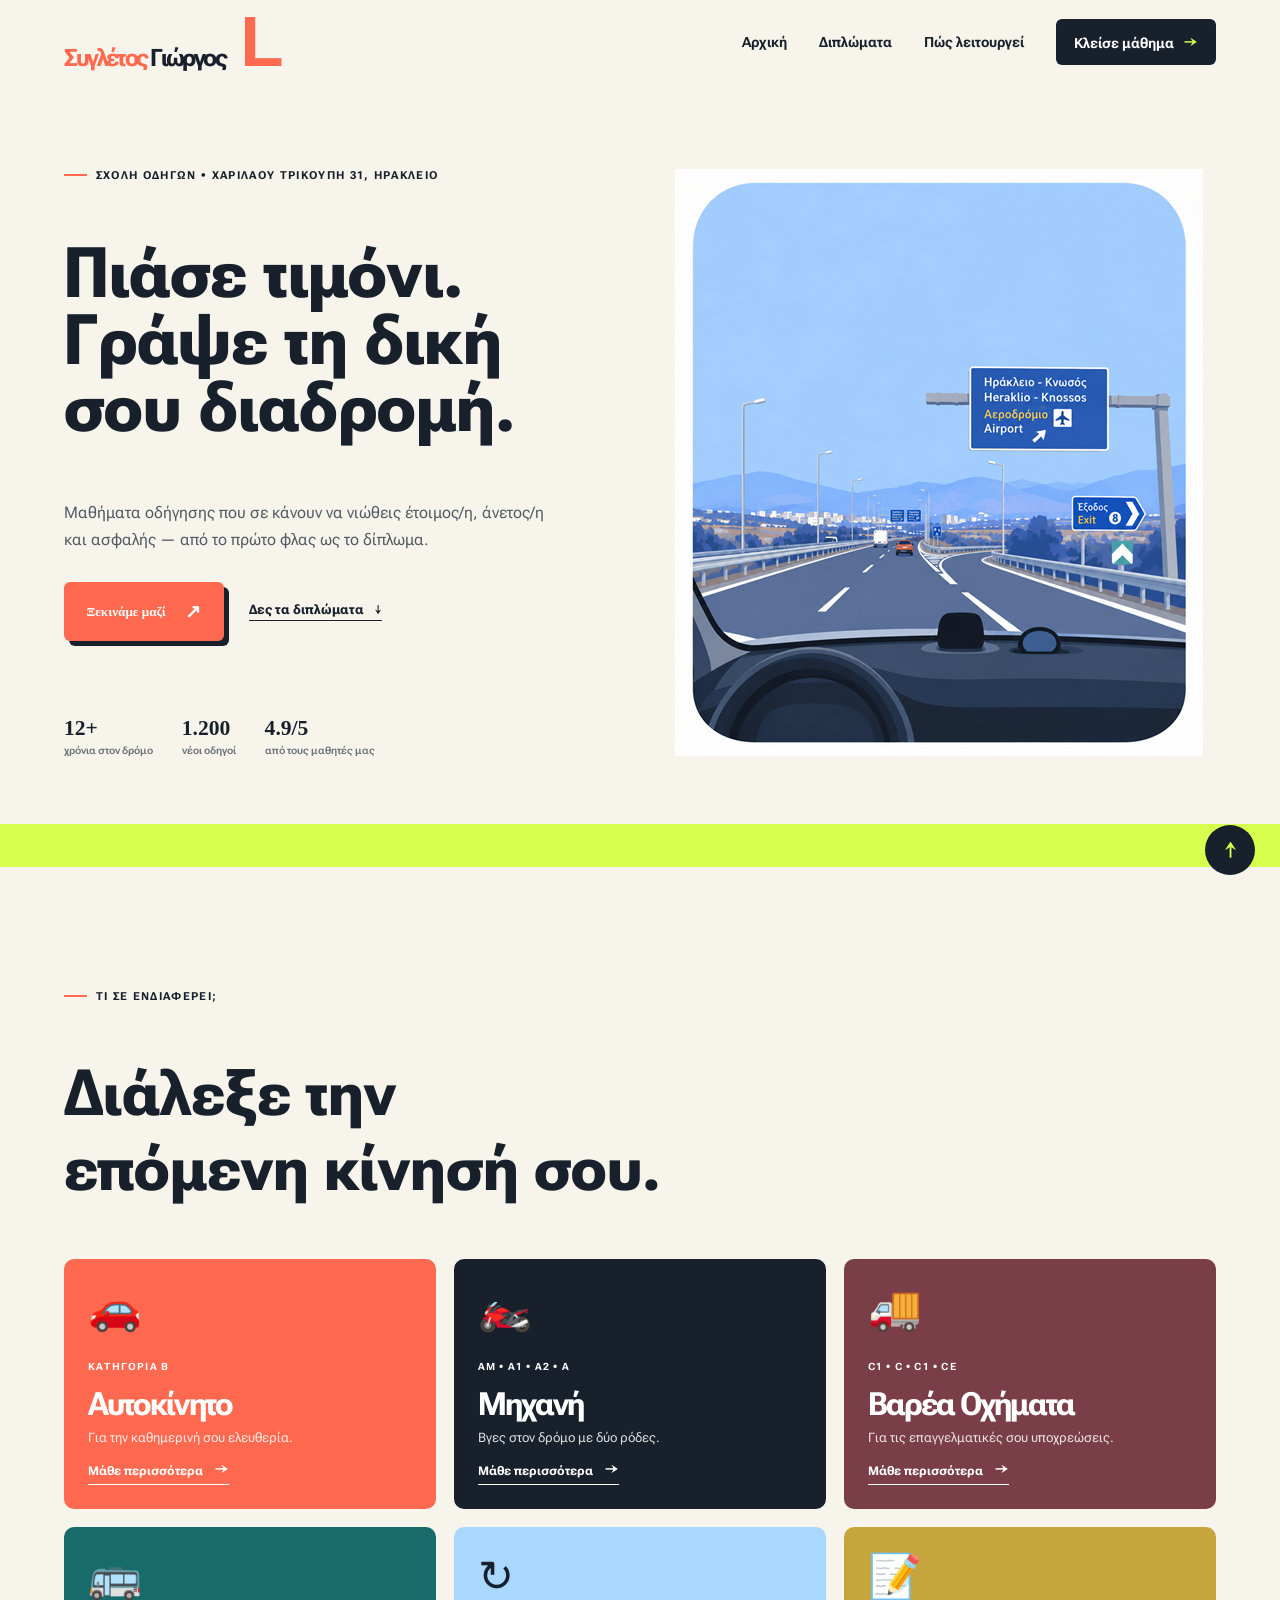
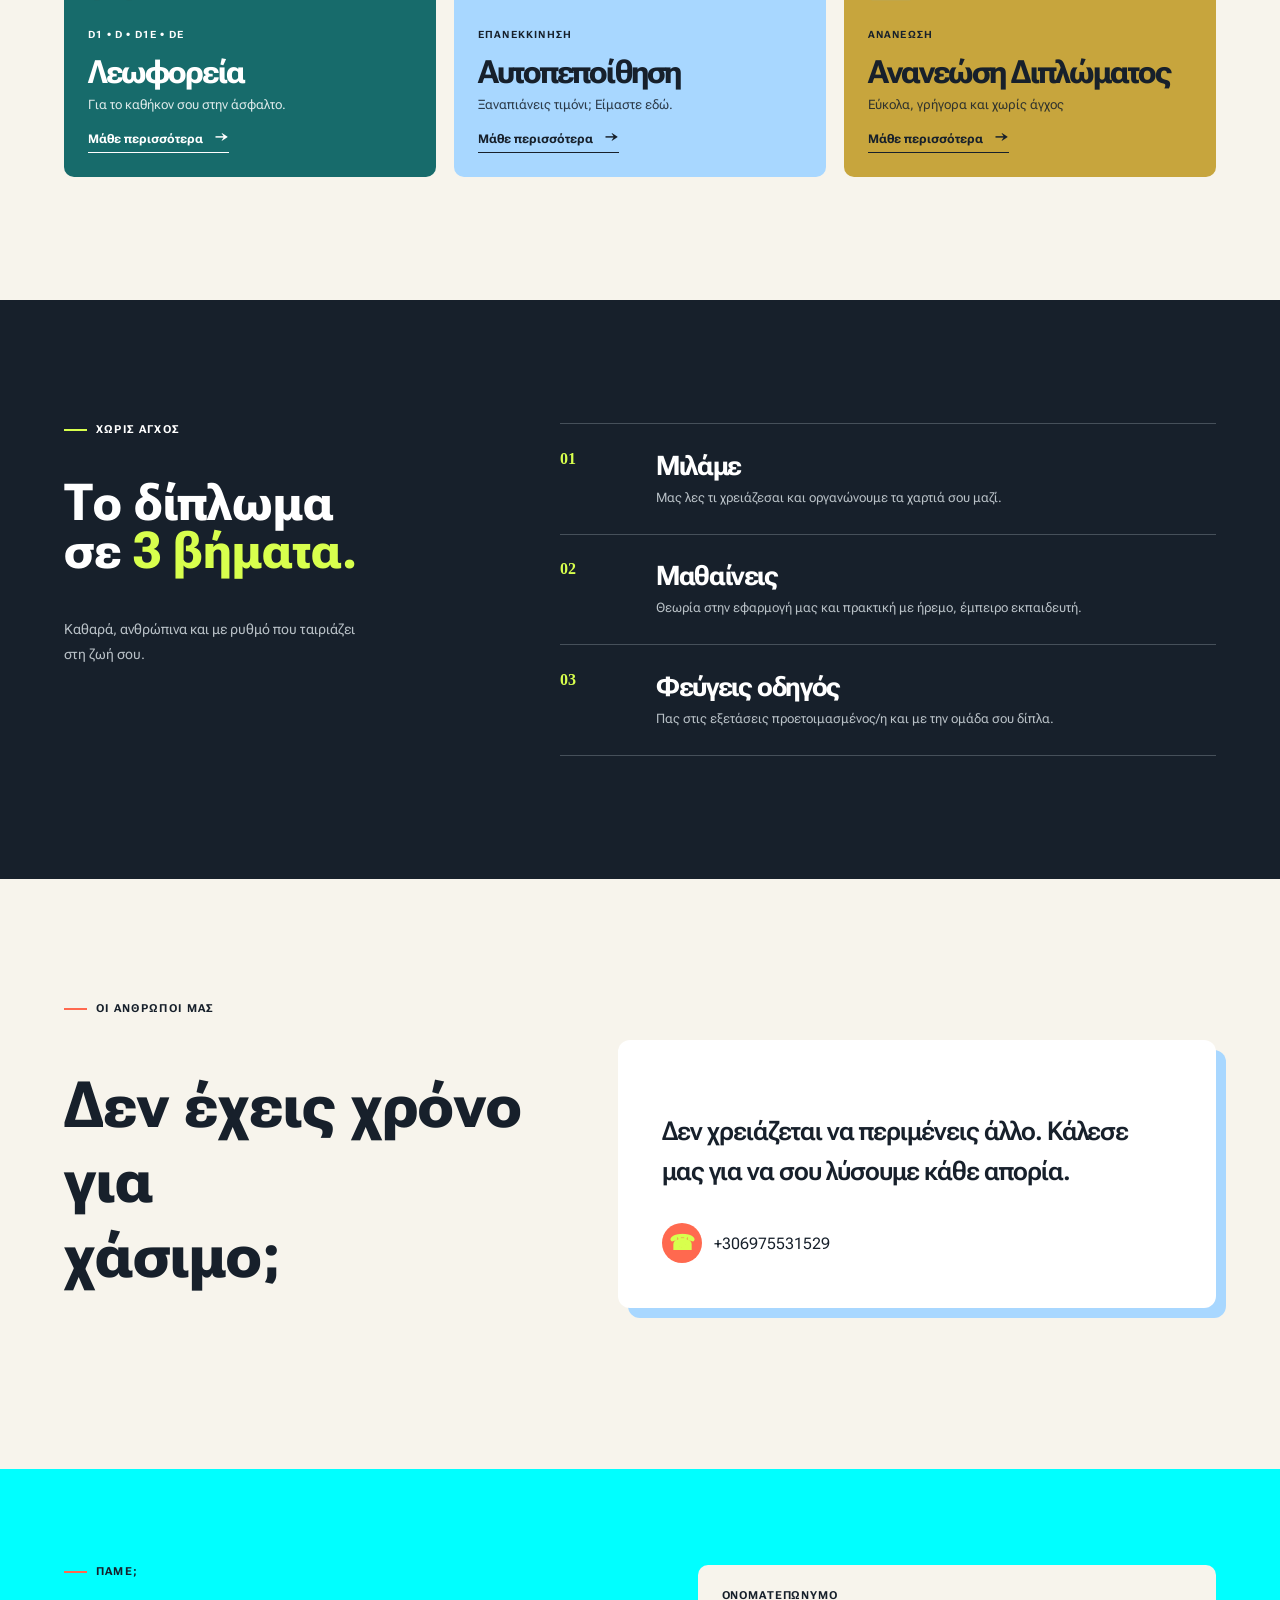
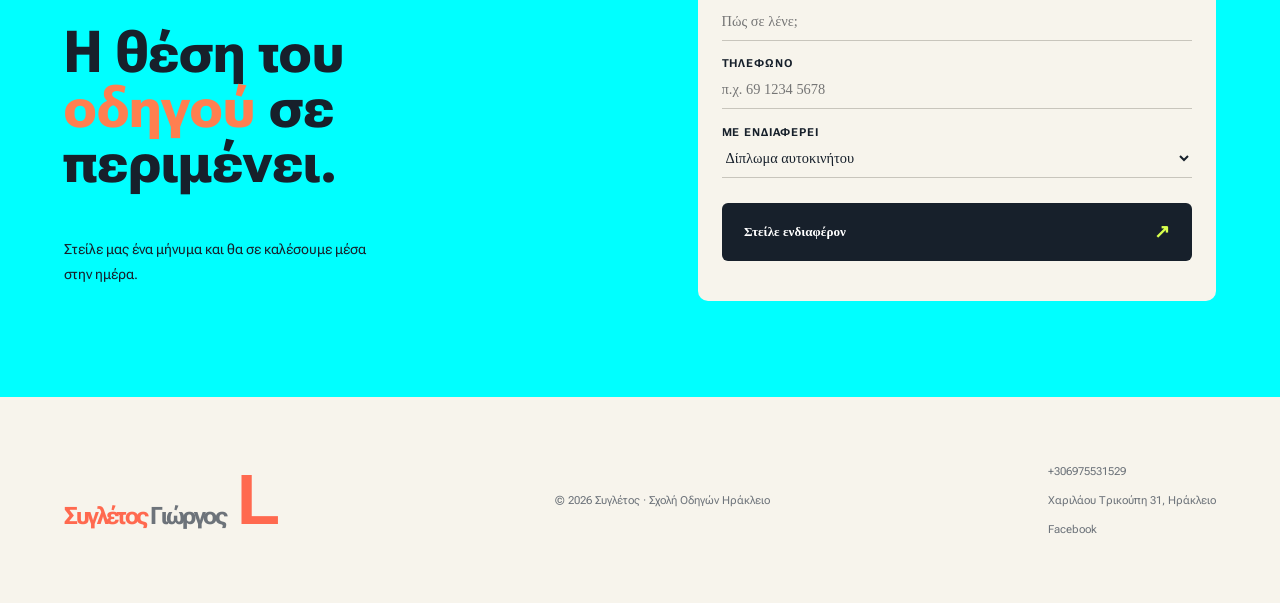
==== index.html @ 03864310 "initial" ====
<!doctype html>
<html lang="el">
<head>
    <meta charset="UTF-8">
    <meta name="viewport" content="width=device-width, initial-scale=1.0">

    <meta name="description" content="DriveUp Ηράκλειο — Μαθήματα οδήγησης για δίπλωμα αυτοκινήτου και μηχανής, με σύγχρονο τρόπο.">

    <title>Sigletos | Sxoli Odigon</title>

 <link rel="preconnect" href="https://fonts.googleapis.com">
<link rel="preconnect" href="https://fonts.gstatic.com" crossorigin>

<link
  href="https://fonts.googleapis.com/css2?family=Roboto+Flex:opsz,wght@8..144,400..800&display=swap"
  rel="stylesheet"
>

    <link rel="stylesheet" href="styles.css">
</head>
<body>
  <a class="skip-link" href="#main">Πήγαινε στο περιεχόμενο</a>
  <header class="site-header">
    
    <a class="logo" href="#top" aria-label="DriveUp αρχική"><span>Συγλέτος </span>Γιώργος <span style="padding: 0px; font-weight: 700; text-transform: uppercase; cursor: text; line-height: 1.9; letter-spacing: -2.7px; word-spacing: 0px; font-family: 'Space Grotesk', sans-serif;" class="logo-dot">L</span> </a>
    <button class="menu-toggle" aria-expanded="false" aria-controls="primary-nav" aria-label="Άνοιγμα μενού"><span></span><span></span><span></span></button>
    <nav id="primary-nav" class="primary-nav" aria-label="Κύρια πλοήγηση">
      <a href="index.html">Αρχική</a>
      <a href="diploma.html">Διπλώματα</a>
      <a href="#how">Πώς λειτουργεί</a>
      
      <a href="contact.html" class="nav-cta">Κλείσε μάθημα <span>→</span></a>
    </nav>
  </header>

  <main id="main">
    <section class="hero" id="top">
      <div class="hero-copy">
        <p class="eyebrow"><span></span> Σχολή οδηγών • Χαριλάου Τρικούπη 31, Ηράκλειο</p>
        <h1>Πιάσε τιμόνι.<br /><em>Γράψε</em> τη δική σου διαδρομή.</h1>
        <p class="hero-text">Μαθήματα οδήγησης που σε κάνουν να νιώθεις έτοιμος/η, άνετος/η και ασφαλής — από το πρώτο φλας ως το δίπλωμα.</p>
        <div class="hero-actions">
          <a class="button button-primary" href="#contact">Ξεκινάμε μαζί <span>↗</span></a>
          <a class="text-link" href="#courses">Δες τα διπλώματα <span>↓</span></a>
        </div>
        <div class="hero-stats" arial-label="Στατιστικά σχολής">
          <div><strong>12+</strong><span>χρόνια στον δρόμο</span></div>
          <div><strong>1.200</strong><span>νέοι οδηγοί</span></div>
          <div><strong>4.9/5</strong><span>από τους μαθητές μας</span></div>
        </div>
      </div>
      <div class="voak"> <img src="pic/voak.png"></div>
    </section>

    <section class="ticker" aria-label="Παροχές">
      <div><span>ΠΡΑΚΤΙΚΑ ΜΑΘΗΜΑΤΑ <i>✦</i> ΕΥΕΛΙΚΤΟ ΩΡΑΡΙΟ <i>✦</i> ΟΠΙΣΘΟΓΩΝΙΕΣ (ΠΑΙΧΝΙΔΑΚΙ) <i>✦</i> ΔΙΠΛΑ ΣΟΥ ΣΕ ΚΑΘΕ ΣΤΡΟΦΗ <i>✦</i> ΠΡΑΚΤΙΚΑ ΜΑΘΗΜΑΤΑ <i>✦</i> ΕΥΕΛΙΚΤΟ ΩΡΑΡΙΟ <i>✦</i> ΗΡΕΜΙΑ ΣΤΟ ΤΙΜΟΝΙ<i>✦</i></span>
      <span>ΠΡΑΚΤΙΚΑ ΜΑΘΗΜΑΤΑ <i>✦</i> ΕΥΕΛΙΚΤΟ ΩΡΑΡΙΟ <i>✦</i> ΟΠΙΣΘΟΓΩΝΙΕΣ (ΠΑΙΧΝΙΔΑΚΙ) <i>✦</i> ΔΙΠΛΑ ΣΟΥ ΣΕ ΚΑΘΕ ΣΤΡΟΦΗ <i>✦</i> ΠΡΑΚΤΙΚΑ ΜΑΘΗΜΑΤΑ <i>✦</i> ΕΥΕΛΙΚΤΟ ΩΡΑΡΙΟ <i>✦</i> ΗΡΕΜΙΑ ΣΤΟ ΤΙΜΟΝΙ<i>✦</i></span>
         <span>ΠΡΑΚΤΙΚΑ ΜΑΘΗΜΑΤΑ <i>✦</i> ΕΥΕΛΙΚΤΟ ΩΡΑΡΙΟ <i>✦</i> ΟΠΙΣΘΟΓΩΝΙΕΣ (ΠΑΙΧΝΙΔΑΚΙ) <i>✦</i> ΔΙΠΛΑ ΣΟΥ ΣΕ ΚΑΘΕ ΣΤΡΟΦΗ <i>✦</i> ΠΡΑΚΤΙΚΑ ΜΑΘΗΜΑΤΑ <i>✦</i> ΕΥΕΛΙΚΤΟ ΩΡΑΡΙΟ <i>✦</i> ΗΡΕΜΙΑ ΣΤΟ ΤΙΜΟΝΙ<i>✦</i></span>
      </div>
    </section>

    <section class="courses section" id="courses">
      <div class="section-heading"><p class="eyebrow"><span></span> Τι σε ενδιαφέρει;</p><h2>Διάλεξε την<br /><em>επόμενη</em> κίνησή σου.</h2></div>
      <div class="course-grid">
        <article class="course-card course-car" id="course-car"><div class="course-icon">🚗</div><p>ΚΑΤΗΓΟΡΙΑ Β</p><h3>Αυτοκίνητο</h3><span>Για την καθημερινή σου ελευθερία.</span><a href="diploma.html#course-car" aria-label="Ενδιαφέρομαι για δίπλωμα αυτοκινήτου">Μάθε περισσότερα <b>→</b></a></article>
        <article class="course-card course-bike" id="course-bike"><div class="course-icon">🏍️</div><p>ΑΜ • Α1 • Α2 • Α</p><h3>Μηχανή</h3><span>Βγες στον δρόμο με δύο ρόδες.</span><a href="diploma.html#course-bike" aria-label="Ενδιαφέρομαι για δίπλωμα μηχανής">Μάθε περισσότερα <b>→</b></a></article>
        <article class="course-card course-truck" id="course-truck"><div class="course-icon">🚚</div><p>C1 • C • C1 • CE</p><h3>Βαρέα Οχήματα</h3><span>Για τις επαγγελματικές σου υποχρεώσεις.</span><a href="diploma.html#course-truck" aria-label="Ενδιαφέρομαι για δίπλωμα μηχανής">Μάθε περισσότερα <b>→</b></a></article>
        <article class="course-card course-bus" id="course-bus"><div class="course-icon">🚌</div><p>D1 • D • D1E • DE</p><h3>Λεωφορεία</h3><span>Για το καθήκον σου στην άσφαλτο.</span><a href="diploma.html#course-bus" aria-label="Ενδιαφέρομαι για δίπλωμα μηχανής">Μάθε περισσότερα <b>→</b></a></article>
        <article class="course-card course-refresh"><div class="course-icon">↻</div><p>ΕΠΑΝΕΚΚΙΝΗΣΗ</p><h3>Αυτοπεποίθηση</h3><span>Ξαναπιάνεις τιμόνι; Είμαστε εδώ.</span><a href="contact.html" aria-label="Ενδιαφέρομαι για μαθήματα επανεκκίνησης">Μάθε περισσότερα <b>→</b></a></article>
      <article class="course-card course-refresh1"><div class="course-icon">📝</div><p>ΑΝΑΝΕΩΣΗ </p><h3>Ανανεώση Διπλώματος</h3><span>Εύκολα, γρήγορα και χωρίς άγχος</span><a href="contact.html" aria-label="Ενδιαφέρομαι για μαθήματα επανεκκίνησης">Μάθε περισσότερα <b>→</b></a></article>
      </div>
    </section>

    <section class="how section" id="how">
      <div class="how-intro"><p class="eyebrow light"><span></span> Χωρίς άγχος</p><h2 class="ho1">Το δίπλωμα<br />σε <em>3 βήματα.</em></h2><p>Καθαρά, ανθρώπινα και με ρυθμό που ταιριάζει στη ζωή σου.</p></div>
      <ol class="steps">
        <li><span>01</span><div><h3>Μιλάμε</h3><p>Μας λες τι χρειάζεσαι και οργανώνουμε τα χαρτιά σου μαζί.</p></div></li>
        <li><span>02</span><div><h3>Μαθαίνεις</h3><p>Θεωρία στην εφαρμογή μας και πρακτική με ήρεμο, έμπειρο εκπαιδευτή.</p></div></li>
        <li><span>03</span><div><h3>Φεύγεις οδηγός</h3><p>Πας στις εξετάσεις προετοιμασμένος/η και με την ομάδα σου δίπλα.</p></div></li>
      </ol>
    </section>

    <section class="reviews section" id="reviews">
      <div class="section-heading"><p class="eyebrow"><span></span> Οι άνθρωποί μας</p><h2>Δεν έχεις χρόνο για<br /><em>χάσιμο;</em></h2></div>
      <div class="quote-card"><div class="quote-mark"></div><blockquote>Δεν χρειάζεται να περιμένεις άλλο. Κάλεσε μας για να σου λύσουμε κάθε απορία.</blockquote>
        <div class="reviewer"><div class="avatar">☎</div>
          <a href="tel:+306975531529"  class="tell">+306975531529</a> </div></div>
    </section>

    <section class="contact" id="contact">
      <div><p class="eyebrow"><span></span> Πάμε;</p><h2 class="dr">Η θέση του<br /><em class="em1">οδηγού</em> σε περιμένει.</h2><p>Στείλε μας ένα μήνυμα και θα σε καλέσουμε μέσα στην ημέρα.</p></div>
      <form class="contact-form"
      action="https://formspree.io/f/xrpgzwln"
      method="post">

    <label>
        Ονοματεπώνυμο
        <input type="text"
               name="name"
               placeholder="Πώς σε λένε;"
               required />
    </label>

    <label>
        Τηλέφωνο
        <input type="tel"
               name="phone"
               placeholder="π.χ. 69 1234 5678"
               required />
    </label>

    <label>
        Με ενδιαφέρει
        <select name="course" id="course" required>
            <option value="Δίπλωμα αυτοκινήτου">Δίπλωμα αυτοκινήτου</option>
            <option value="Δίπλωμα μηχανής">Δίπλωμα μηχανής</option>
            <option value="Μαθήματα επανεκκίνησης">Μαθήματα επανεκκίνησης</option>
            <option value="Άλλο">Άλλο</option>
        </select>
    </label>

    <label id="other_course_wrapper" style="display: none;">
        Γράψε μας τι σε ενδιαφέρει

        <textarea
            id="other_course"
            name="other_course"
            placeholder="Περιέγραψε τι ακριβώς χρειάζεσαι..."
            minlength="3" class="other"
        ></textarea>
    </label>

    <button class="button button-dark" type="submit">
        Στείλε ενδιαφέρον <span>↗</span>
    </button>

    <p class="form-message" aria-live="polite"></p>

</form>
    </section>
  </main>
  <footer><a class="logo" href="#top"><span>Συγλέτος</span> Γιώργος<span style="padding: 0px; font-weight: 700; text-transform: uppercase; cursor: text; line-height: 1.9; letter-spacing: -2.7px; word-spacing: 0px; font-family: 'Space Grotesk', sans-serif;" class="logo-dot">L</span></a><p>© 2026 Συγλέτος · Σχολή Οδηγών Ηράκλειο</p>
    <div>
      <a href="tel:+306975531529"  class="tell">+306975531529</a>
    <a href="https://maps.app.goo.gl/XZADgtaQS1KhH8Uf9" class="tell">Χαριλάου Τρικούπη 31, Ηράκλειο</a>
      <a href="https://www.facebook.com/profile.php?id=100080358432239">Facebook</a>
    </div></footer>
<a href="#" class="btn btn-brand back-to-top">↑</a>
<script src="script.js" defer></script>
</body>
</html>
---- styles.css ----
:root{
    --ink:#17202b;
    --cream:#f7f4ec;
    --lime:#d8ff4d;
    --coral:#ff694f;
    --blue:#a8d7ff;
    --muted:#6d737a;
    --dodgerblue:#1e90ff;
    --aqua:#00ffff;
    --navy:#17202b;
    --petrol:#176B6B;
    --winered:#7A3E48
}
*{
    box-sizing:border-box;
}

html{
    scroll-behavior:smooth;
}

body{
    margin:0;
    background:var(--cream);
    color:var(--ink);
    font-family:'Roboto Flex',Arial,sans-serif;
    overflow-x:hidden;
}

a{
    color:inherit;
    text-decoration:none;
}

img{
    max-width:100%;
    height:auto;
}

.skip-link{
    position:absolute;
    left:-999px;
}

.skip-link:focus{
    left:1rem;
    top:1rem;
    z-index:10;
    background:#fff;
    padding:.6rem;
}


/* HEADER */

.site-header{
    height:84px;
    display:flex;
    align-items:center;
    justify-content:space-between;
    max-width:1280px;
    margin:auto;
    padding:0 5vw;
}

.logo{
    font-family: 'Roboto Flex', Arial, sans-serif !important;
  font-weight: 700;
    letter-spacing:-.1em;
    font-size: clamp(1.5rem, 2.6vw, 1.5rem);
    line-height: .95;
    
}
.logo:hover{
    color:var(--coral);
}
.logo span{
    color:var(--coral);
}

.logo-dot{
   color: crimson;
    position:relative;
    font-size: 71px;
    margin-left: 11px;

    
}

.primary-nav{
    display:flex;
    gap:2rem;
    align-items:center;
    font-size:.86rem;
    font-weight:700;
}

.primary-nav>a:not(.nav-cta):hover{
    color:var(--coral);
}

.nav-cta{
    background:var(--ink);
    color:white;
    padding:.8rem 1.1rem;
    border-radius:6px;
}

.nav-cta span{
    color:var(--lime);
    font-size:1.1rem;
    margin-left:.4rem;
}

.menu-toggle{
    display:none;
    background:none;
    border:0;
}


/* HERO */

.hero{
    min-height:620px;
    max-width:1280px;
    margin:auto;
    padding:5.3rem 5vw 4rem;
    display:grid;
    grid-template-columns:1.02fr .98fr;
    gap:3rem;
    overflow:hidden;
}

.eyebrow{
    font-size:.69rem;
    font-weight:800;
    letter-spacing:.12em;
    text-transform:uppercase;
    margin:0 0 1.25rem;
    display:flex;
    align-items:center;
    gap:.55rem;
}

.eyebrow span{
    width:23px;
    height:2px;
    background:var(--coral);
    display:inline-block;
}




.hero h1,
.section h2,
.contact h2,
.course-card h3,
.steps h3,
blockquote
 {
  font-family:'Roboto Flex', Arial, sans-serif !important;
  font-weight: 700;
}
.hero h1{
    font-size: clamp(3.5rem, 5.5vw, 5.5rem);
    line-height: .95;
}
.contact h2.dr{
    font-size: clamp(2.5rem, 4.5vw, 4.5rem);
    line-height: .95;
}
h2.ho1{font-size: clamp(2.0rem, 4.0vw, 4.0rem);
    line-height: .95;}
.hero h1 em,
.section h2 em,
.contact h2 em{
    font-style:normal;
    color:var(-- dodgerblue);
}
.contact h2 .em1{
    color:var (--lime);
}
.hero-text{
    font-size:1rem;
    line-height:1.7;
    max-width:480px;
    margin:1.8rem 0;
    color:#525b63;
}

.hero-actions{
    display:flex;
    align-items:center;
    gap:1.6rem;
}

.button{
    border:0;
    font:800 .82rem Manrope;
    display:inline-flex;
    align-items:center;
    gap:1.2rem;
    padding:1.1rem 1.4rem;
    border-radius:6px;
    cursor:pointer;
}

.button-primary{
    background:var(--coral);
    color:white;
    box-shadow:5px 5px 0 var(--ink);
}

.button span{
    font-size:1.2rem;
}

.text-link{
    font-weight:800;
    font-size:.82rem;
    border-bottom:1px solid var(--ink);
    padding-bottom:.22rem;
}

.text-link span{
    margin-left:.4rem;
}

.hero-stats{
    display:flex;
    gap:1.8rem;
    margin-top:4.7rem;
}

.hero-stats div{
    display:grid;
    gap:.2rem;
}

.hero-stats strong{
    font:700 1.35rem 'Space Grotesk';
}

.hero-stats span{
    font-size:.64rem;
    color:var(--muted);
    font-weight:700;
}

/* TICKER */

.ticker{
    background:var(--lime);
    white-space:nowrap;
    overflow:hidden;
    padding:14px 0;
    font:800 .77rem 'Space Grotesk';
    letter-spacing:.07em;
    width:100%;
}

.ticker div{
    display:inline-block;
    width:max-content;
    padding-left:100%;
    animation:ticker-scroll 50s linear infinite;
}

.ticker i{
    font-style:normal;
    color:var(--coral);
    padding:0 1.4rem;
}

@keyframes ticker-scroll{
    from{
        transform:translateX(0);
    }

    to{
        transform:translateX(-100%);
    }
}


/* SECTIONS */

.section{
    max-width:1280px;
    margin:auto;
    padding:7.7rem 5vw;
}

.section-heading h2{
    font-size:clamp(2.7rem,5vw,4.7rem);
}


/* COURSES */

.course-grid{
    display:grid;
    grid-template-columns:repeat(3,1fr);
    gap:1.1rem;
    margin-top:3rem;
}

.course-card{
border-radius:10px;
padding:1.5rem;
min-height:250px;
display:flex;
flex-direction:column;
align-items:flex-start;
opacity:0;
transform:translateY(60px);
transition:opacity .7s ease,transform .7s ease;
}
.course-card.show{
opacity:1;
transform:translateY(0);
}
.course-card:nth-child(1){
transition-delay:0s;
}
.course-card:nth-child(2){
transition-delay:.15s;
}
.course-card:nth-child(3){
transition-delay:.30s;
}
.course-card:nth-child(4){
transition-delay:.45s;
}
.course-card:nth-child(5){
transition-delay:.55s;
}
.course-card:nth-child(6){
transition-delay:.59s;
}
.course-car{
    background:var(--coral);
    color:#fff;
}

.course-bike{
    background:var(--ink);
    color:#fff;
}
.course-truck{
    background:var(--winered);
    color:#fff;
}
.course-bus{
    background:var(--petrol);
    color:#fff;
}
.course-refresh{
    background:var(--blue);
}
.course-refresh1{
    background-color:#c7a53d;
    color: #17202B;
}
.course-icon{
    font-size:2.7rem;
    margin-bottom:1.7rem;
}

.course-card p{
    font-size:.62rem;
    letter-spacing:.12em;
    font-weight:800;
    margin:0 0 .8rem;
}

.course-card h3{
    font:700 2rem 'Space Grotesk';
    letter-spacing:-.06em;
    margin:0;
}

.course-card>span{
    font-size:.8rem;
    margin-top:.4rem;
    opacity:.85;
}

.course-card a{
    font-size:.72rem;
    font-weight:800;
    margin-top:auto;
    border-bottom:1px solid currentColor;
    padding-bottom:.3rem;
}

.course-card b{
    font-size:1.1rem;
    margin-left:.5rem;
}


/* HOW */

.how{
    background:var(--ink);
    max-width:none;
    color:#fff;
    display:grid;
    grid-template-columns:.75fr 1.25fr;
    gap:8vw;
    padding-left:max(5vw,calc((100% - 1152px)/2));
    padding-right:max(5vw,calc((100% - 1152px)/2));
}

.light span{
    background:var(--lime);
}

.how h2 em{
    color:var(--lime);
}

.how-intro>p:last-child{
    max-width:300px;
    color:#b9c1c7;
    line-height:1.7;
    font-size:.9rem;
    margin-top:1.5rem;
}

.steps{
    list-style:none;
    margin:0;
    padding:0;
    counter-reset:steps;
    
}

.steps li{
border-top:1px solid #46505a;
padding:1.6rem 0;
display:grid;
grid-template-columns:80px 1fr;
gap:1rem;
opacity:0;
transform:translateX(-60px);
transition:opacity .7s ease,transform .7s ease;
}

.steps li.show{
opacity:1;
transform:translateY(0);
}

.steps li:nth-child(1){
transition-delay:0s;
}

.steps li:nth-child(2){
transition-delay:.15s;
}

.steps li:nth-child(3){
transition-delay:.30s;
}

.steps li:last-child{
    border-bottom:1px solid #46505a;
}

.steps li>span{
    font:600 1rem 'Space Grotesk';
    color:var(--lime);
}

.steps h3{
    font:700 1.7rem 'Space Grotesk';
    letter-spacing:-.05em;
    margin:0 0 .3rem;
}

.steps p{
    color:#b9c1c7;
    font-size:.84rem;
    line-height:1.6;
    margin:0;
    max-width:430px;
}


/* REVIEWS */

.reviews{
    display:grid;
    grid-template-columns:.9fr 1.1fr;
    gap:5vw;
    align-items:center;
}

.quote-card{
    background:#fff;
    border-radius:12px;
    padding:2.8rem;
    box-shadow:10px 10px 0 var(--blue);
}

.quote-mark{
    font:700 5rem/0.6 Georgia;
    color:var(--coral);
}

blockquote{
    font:600 clamp(1.15rem,2vw,1.65rem)/1.55 'Space Grotesk';
    letter-spacing:-.04em;
    margin:1.7rem 0 2rem;
}

.reviewer{
    display:flex;
    align-items:center;
    gap:.7rem;
}

.avatar{
    width:40px;
    height:40px;
    background:var(--coral);
    color:var(--lime);
    border-radius:50%;
    display:grid;
    place-items:center;
    font-size:1.3rem;
    font-weight:800;
}
.tell{
    color:inherit;
    text-decoration:none;
    cursor:pointer;
}

.tell:hover{
    text-decoration:underline;
}
.reviewer strong,
.reviewer span{
    display:block;
    font-size:.68rem;
}

.reviewer span{
    color:var(--muted);
    margin-top:.2rem;
}

.stars{
    margin-left:auto;
    color:#e4b100;
    letter-spacing:.06em;
}


/* CONTACT */

.contact{
    background:var(--aqua);
    padding:6rem max(5vw,calc((100% - 1152px)/2));
    display:grid;
    grid-template-columns:1fr 1fr;
    gap:9vw;
}

.contact h2 em{
    color:coral;
}

.contact>div>p:last-child{
    font-size:.9rem;
    line-height:1.7;
    max-width:320px;
    margin-top:1.4rem;
}
.con{
    background:var(--aqua);
    padding:6rem max(5vw, calc((100% - 1152px)/2));

    display:grid;
    grid-template-columns:1fr 1fr;
    column-gap:4rem;
    align-items:start;
}
.con1{
    min-height: 250px;
}
.loc{
    grid-column:1;
    grid-row:1;
    justify-self:start;
    margin:0;
    color:#17202b;
}.loca{
    grid-column:2;
    grid-row:1;
    justify-self:start;
    margin:0;
    color:17202b;
}
.loca1{grid-column:1;
    grid-row:1;
    justify-self:start;
    margin:0;
    transform: translateY(-65px);
    color:#17202b;
}
.loca2{
    grid-column:1;
    grid-row:1;
    justify-self:start;
    margin:0;
    transform: translateY(-05px);
    color:#17202b;
}
.loca21{
    font-size: 14px;
    color:#006400;
}
.loca3{
    grid-column:1;
    grid-row:1;
    justify-self:start;
    margin:0;
    transform: translateY(15px);
    color:#17202b;
}
.loca41{
    grid-column:1;
    grid-row:1;
    justify-self:start;
    margin:0;
    transform: translateX(-1px);
    color:#17202b;
}
.loca4{
    grid-column:1;
    grid-row:1;
    justify-self:start;
    margin:0;
    transform: translateY(60px);
    color:#17202b;
}
.loca5{
    grid-column:2;
    grid-row:1;
    justify-self:center;
    margin:0;
    transform: translateY(-65px);
    color:#17202b;
}
.loca6{
    grid-column:2;
    grid-row:1;
    justify-self:center;
    margin:0;
    transform: translateY(-5px);
    color:#17202b;
}
.loca7{
    grid-column:2;
    grid-row:1;
    justify-self:center;
    margin:0;
    transform: translateY(40px);
    color:#17202b;
}
.loca8{
    grid-column:2;
    grid-row:1;
    justify-self:center;
    margin:0;
    transform: translateY(100px);
    color:#17202b;
}
.google-map{
    width:100%;
    max-width:850px;
    height:550px;
    border:0;
    border-radius:30px;
}

.cona{
    grid-column:1;
    grid-row:2;

    justify-self:start;

    background:var(--cream);
    padding:1.5rem;
    border-radius:49px;
    display:grid;
    gap:1rem;
    width:450px;
    max-width:100%;
    margin-top:1rem;
}
.cona label{
    font-size:.67rem;
    text-transform:uppercase;
    letter-spacing:.08em;
    font-weight:800;
}
.cona input,
.cona select,
.cona textarea{
    display:block;
    width:100%;
    max-width:100%;
    border:0;
    border-bottom:1px solid #c8c5bc;
    background:transparent;
    padding:.65rem 0;
    color:var(--ink);
    font:500 .9rem Manrope;
    outline-color:var(--coral);
}

.contact-form textarea{
    min-height:100px;
    resize:vertical;
}
.contact-form{
    background:var(--cream);
    padding:1.5rem;
    border-radius:10px;
    display:grid;
    gap:1rem;
    width:100%;
    min-width:0;
}

.contact-form label{
    font-size:.67rem;
    text-transform:uppercase;
    letter-spacing:.08em;
    font-weight:800;
}

.contact-form input,
.contact-form select,
.contact-form textarea{
    display:block;
    width:100%;
    max-width:100%;
    border:0;
    border-bottom:1px solid #c8c5bc;
    background:transparent;
    padding:.65rem 0;
    color:var(--ink);
    font:500 .9rem Manrope;
    outline-color:var(--coral);
}

.contact-form textarea{
    min-height:100px;
    resize:vertical;
}

#other-course{
    width:100%;
    max-width:100%;
    min-height:100px;
    resize:vertical;
}

.button-dark{
    background:var(--ink);
    color:#fff;
    justify-content:space-between;
    margin-top:.5rem;
}

.button-dark span{
    color:var(--lime);
}

.form-message{
    font-size:.75rem;
    font-weight:700;
    margin:0;
    color:#356325;
}

.back-to-top{
    position:fixed;
    right:25px;
    bottom:25px;

    width:50px;
    height:50px;

    display:flex;
    align-items:center;
    justify-content:center;

    background:var(--ink);
    color:var(--lime);

    border-radius:50%;
    font-size:24px;
    font-weight:bold;

    z-index:1000;
    cursor:pointer;
}

/* FOOTER */

footer{
    max-width:1280px;
    margin:auto;
    padding:2.2rem 5vw;
    display:flex;
    align-items:center;
    justify-content:space-between;
    font-size:.68rem;
    color:var(--muted);
}

footer div{
    display:flex;
    flex-direction: column;
    gap:1rem;
    align-items: flex-start;
}

footer a:hover{
    color:var(--coral);
}


/* =========================
   TABLET
   ========================= */

/* =========================
   TABLET — 761px έως 1024px
   ========================= */

@media (min-width: 761px) and (max-width: 1024px) {

  .site-header,
  .hero,
  .section,
  footer {
    max-width: 100%;
  }


  /* HEADER */

  .logo {
    font-family: 'Roboto Flex', Arial, sans-serif;
    font-size: 1.55rem;
    font-weight: 700;
    line-height: 1;
    letter-spacing: -0.06em;
  }


  /* HERO */

  .hero {
    grid-template-columns: 1fr 1fr;
    gap: 2rem;
    padding-top: 4.5rem;
    padding-left: 4vw;
    padding-right: 4vw;
  }

  .hero h1 {
    font-family: 'Roboto Flex', Arial, sans-serif;
    font-size: clamp(3rem, 6vw, 4.2rem);
    font-weight: 700;
    line-height: 0.98;
    letter-spacing: -0.04em;
  }

  .hero-visual {
    width: 100%;
  }


  /* SECTIONS */

  .section h2 {
    font-family: 'Roboto Flex', Arial, sans-serif;
    font-size: clamp(2.5rem, 5vw, 3.4rem);
    font-weight: 700;
    line-height: 1;
    letter-spacing: -0.035em;
  }


  /* COURSES */

  .course-grid {
    gap: 1rem;
  }

  .course-card h3 {
    margin: 0;
    font-family: 'Roboto Flex', Arial, sans-serif;
    font-size: 1.85rem;
    font-weight: 700;
    line-height: 1.1;
    letter-spacing: -0.05em;
  }

  .course-card > span {
    margin-top: 0.4rem;
    font-size: 0.8rem;
    opacity: 0.85;
  }

  .course-card a {
    margin-top: auto;
    padding-bottom: 0.3rem;
    border-bottom: 1px solid currentColor;
    font-size: 0.72rem;
    font-weight: 800;
  }

  .course-card b {
    margin-left: 0.5rem;
    font-size: 1.1rem;
  }


  /* CONTACT */

  .contact {
    gap: 4vw;
  }

  .contact h2 {
    font-family: 'Roboto Flex', Arial, sans-serif;
    font-size: clamp(2.7rem, 5vw, 3.5rem);
    font-weight: 700;
    line-height: 1;
    letter-spacing: -0.04em;
  }

  .contact-form,
  .cona-form {
    width: 100%;
    min-width: 0;
  }
}

/* =========================
   MOBILE — έως 760px
   ========================= */

@media (max-width: 760px) {

  /* HEADER */

  .site-header {
    height: 70px;
  }

  .menu-toggle {
    display: grid;
    gap: 4px;
    padding: 7px;
  }

  .menu-toggle span {
    width: 23px;
    height: 2px;
    background: var(--ink);
  }

  .primary-nav {
    display: none;
    position: absolute;
    top: 70px;
    left: 0;
    right: 0;
    z-index: 10;
    padding: 1.5rem 5vw;
    background: var(--cream);
    flex-direction: column;
    align-items: flex-start;
    gap: 1rem;
    box-shadow: 0 10px 18px #0001;
  }

  .primary-nav.open {
    display: flex;
  }

  .logo {
    font-size: 1.35rem;
  }


  /* HERO */

  .hero {
    grid-template-columns: 1fr;
    padding-top: 3.5rem;
    gap: 3rem;
  }

  .hero h1 {
    font-size: clamp(2.4rem, 11vw, 3.2rem);
    line-height: 0.98;
    letter-spacing: -0.035em;
  }

  .hero-actions {
    flex-wrap: wrap;
    gap: 1rem;
  }

  .hero-visual {
    width: 100%;
    min-height: 360px;
  }

  .car-card {
    width: 80%;
    left: 10%;
  }

  .hero-stats {
    margin-top: 3.5rem;
    gap: 1rem;
    flex-wrap: wrap;
  }

  .hero-stats strong {
    font-size: 1.1rem;
  }

  .hero-stats span {
    font-size: 0.55rem;
  }


  /* SECTIONS */

  .section {
    padding-top: 5rem;
    padding-bottom: 5rem;
  }

  .section h2 {
    font-size: clamp(2rem, 8vw, 2.6rem);
    line-height: 1;
    letter-spacing: -0.03em;
  }


  /* COURSES */

  .course-grid {
    grid-template-columns: 1fr;
  }

  .course-card {
    min-height: 240px;
  }

  .course-card h3 {
    margin: 0;
    font-size: 1.7rem;
    line-height: 1.1;
    letter-spacing: -0.04em;
  }

  .course-card > span {
    margin-top: 0.4rem;
    font-size: 0.8rem;
    opacity: 0.85;
  }

  .course-card a {
    margin-top: auto;
    padding-bottom: 0.3rem;
    border-bottom: 1px solid currentColor;
    font-size: 0.72rem;
    font-weight: 800;
  }

  .course-card b {
    margin-left: 0.5rem;
    font-size: 1.1rem;
  }


  /* HOW / REVIEWS / CONTACT */

  .how,
  .reviews,
  .contact {
    grid-template-columns: 1fr;
    gap: 3rem;
  }

  .how {
    padding-top: 5rem;
    padding-bottom: 5rem;
  }

  .reviews {
    padding-bottom: 6rem;
  }

  .quote-card {
    padding: 1.8rem;
  }

  .contact {
    padding-top: 5rem;
    padding-bottom: 5rem;
  }

  .contact h2 {
    font-size: clamp(2.2rem, 9vw, 2.8rem);
    line-height: 1;
    letter-spacing: -0.03em;
  }


  /* FORMS */

  .contact-form,
  .cona-form {
    width: 100%;
  }

  .contact-form input,
  .contact-form select,
  .contact-form textarea,
  .contact-form button,
  .cona-form input,
  .cona-form select,
  .cona-form textarea,
  .cona-form button {
    width: 100%;
    max-width: 100%;
    font-size: 16px;
  }

  #other-course {
    width: 100%;
    min-height: 100px;
  }

  .button-dark {
    width: 100%;
  }


  /* CONTACT PAGE */

  .con {
    width: 100%;
    max-width: 100%;
    padding: 4rem 5vw;
    align-items: flex-start;
  }

  .loc {
    width: 100%;
  }

  .google-map {
    width: 100%;
    max-width: 100%;
    height: 300px;
  }

  .cona {
    width: 100%;
    max-width: 100%;
  }

  .con1 {
    display: grid;
    grid-template-columns: 1fr;
    gap: 1rem;
    width: 100%;
    max-width: 100%;
    padding: 2rem 5vw;
  }

  .con1 > * {
    grid-column: 1 !important;
    grid-row: auto !important;
    position: static !important;
    transform: none !important;
    width: 100%;
    max-width: 100%;
    margin-left: 0 !important;
    margin-right: 0 !important;
  }

  .loca21 {
    display: inline-block;
    vertical-align: middle;
    font-size: 24px;
    line-height: 1;
  }


  /* DECORATIVE ELEMENTS */

  .road-sign {
    transform: scale(0.8);
  }

  .sign-one {
    top: 55px;
    left: -3%;
  }

  .sign-two {
    right: -4%;
    bottom: 22px;
  }

  .floating-note {
    bottom: 15%;
    left: 4%;
  }


  /* FOOTER */

  footer {
    flex-wrap: wrap;
    gap: 1.3rem;
    padding-left: 5vw;
    padding-right: 5vw;
  }
}
/* =========================
   VERY SMALL PHONES
   ========================= */

@media(max-width:480px){

    .site-header{
        padding-left:4vw;
        padding-right:4vw;
    }

    .hero{
        padding-left:4vw;
        padding-right:4vw;
    }

    .section{
        padding-left:4vw;
        padding-right:4vw;
    }

    .contact{
        padding-left:4vw;
        padding-right:4vw;
    }
.cona{
        padding-left:4vw;
        padding-right:4vw;
    }
    .hero h1{
        font-size:clamp(2.4rem,12vw,3.4rem);
    }

    .hero-actions{
        flex-direction:column;
        align-items:stretch;
    }

    .hero-actions .button,
    .hero-actions .text-link{
        width:100%;
        justify-content:center;
        text-align:center;
    }

    .hero-stats{
        display:grid;
        grid-template-columns:repeat(2,1fr);
    }

    .hero-visual{
        min-height:320px;
        border-radius:150px 150px 12px 12px;
    }

    .sun{
        width:90px;
        height:90px;
        right:30px;
        top:35px;
    }

    .car-card{
        width:86%;
        left:7%;
        bottom:40px;
    }

    .course-card h3{
        font-size:1.7rem;
    }

    .steps li{
        grid-template-columns:50px 1fr;
    }

    .steps h3{
        font-size:1.4rem;
    }

    .quote-card{
        padding:1.4rem;
    }

    footer{
        flex-direction:column;
        align-items:flex-start;
    }

    footer div{
        flex-wrap:wrap;
    }
    .bullet1::before {
    content: "•";
    color:var(--ink);
    font-size: 20px;
    margin-right: 8px
    }

}
.bullet::before {
    content: "•";
    color:var(--lime);
    font-size: 20px;
    margin-right: 8px
    }
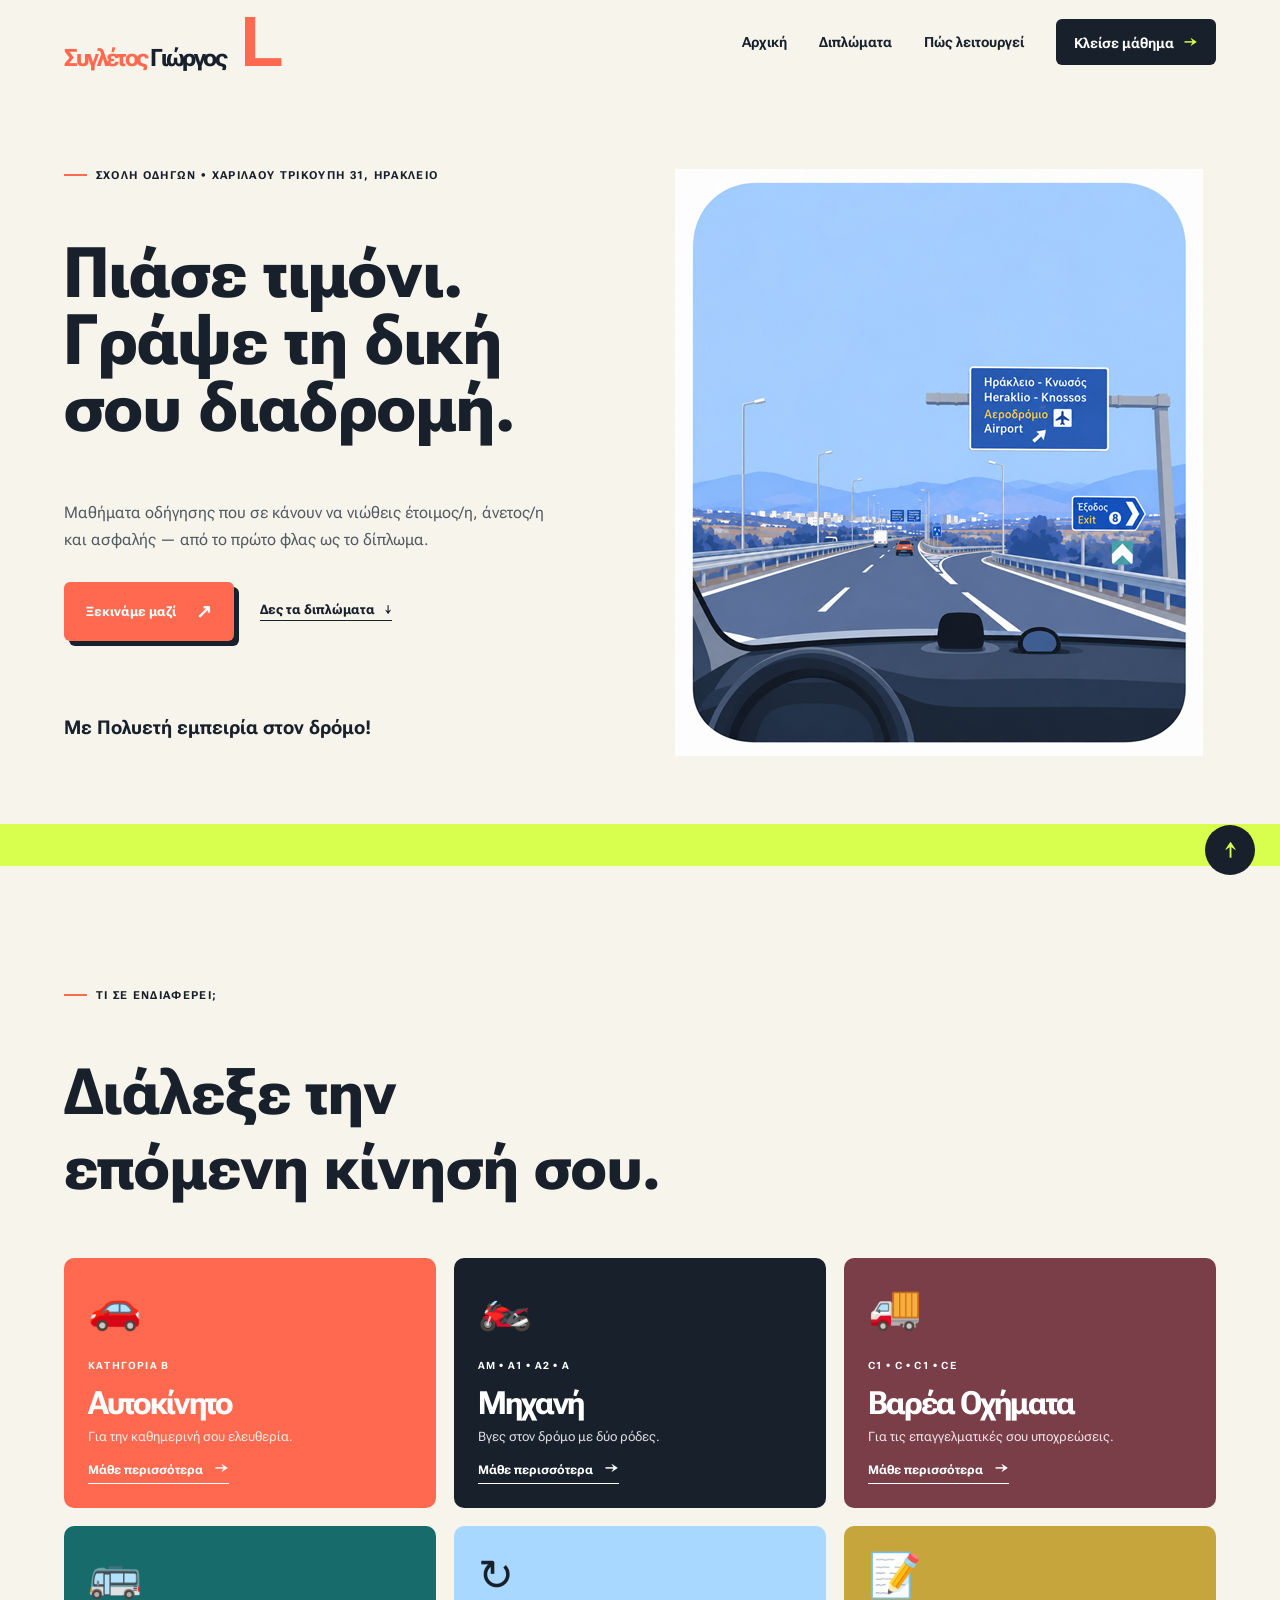
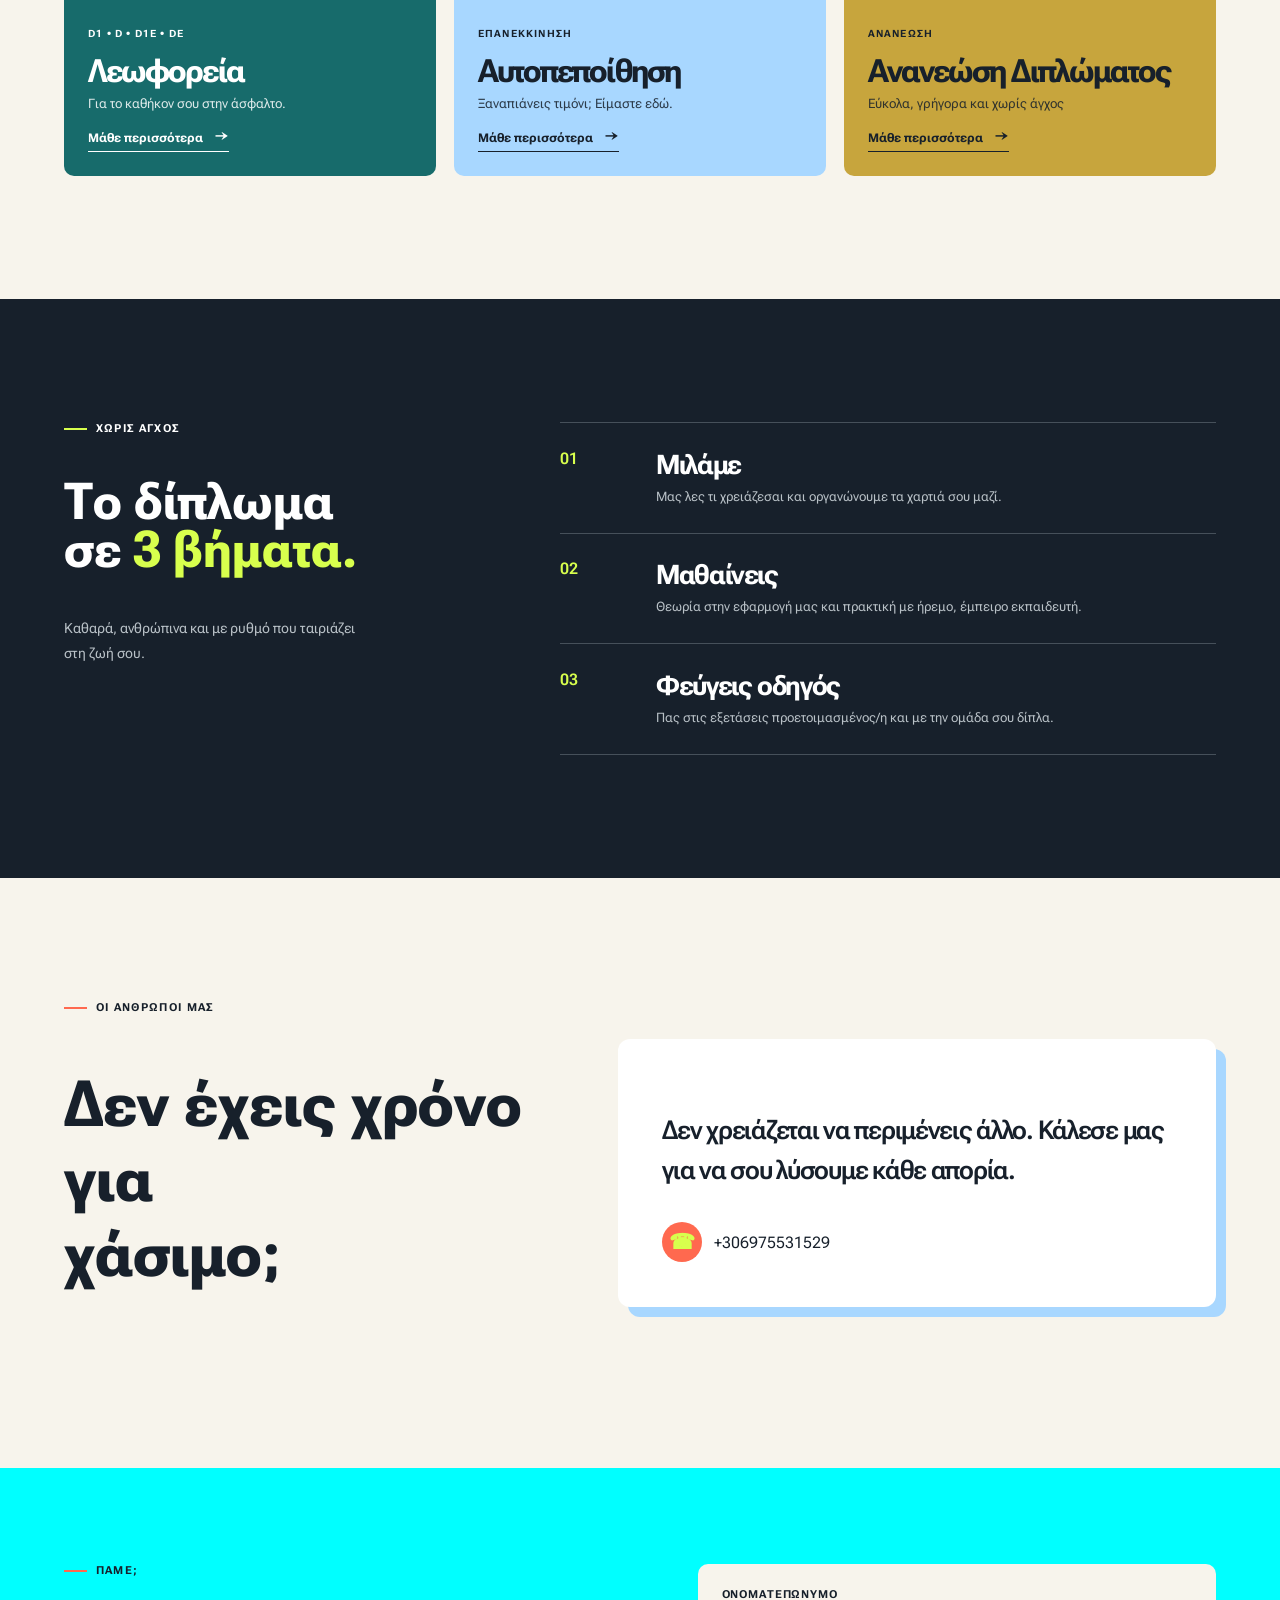
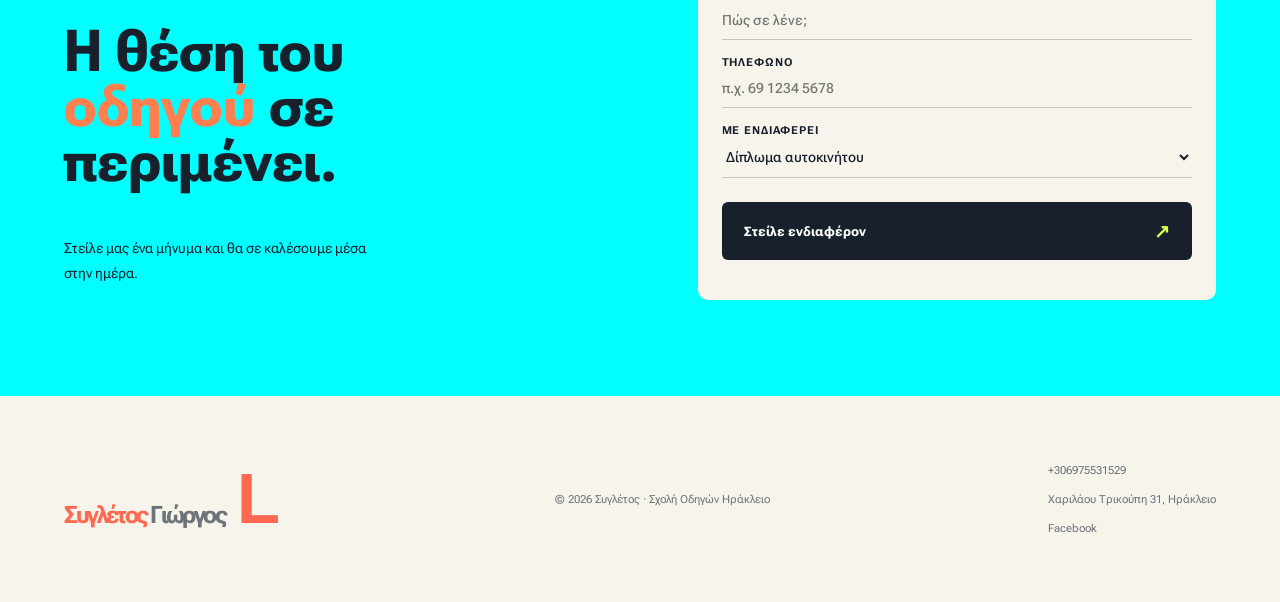
==== commit 9f804917: "initial" ====
--- a/index.html
+++ b/index.html
@@ -44,9 +44,7 @@
           <a class="text-link" href="#courses">Δες τα διπλώματα <span>↓</span></a>
         </div>
         <div class="hero-stats" arial-label="Στατιστικά σχολής">
-          <div><strong>12+</strong><span>χρόνια στον δρόμο</span></div>
-          <div><strong>1.200</strong><span>νέοι οδηγοί</span></div>
-          <div><strong>4.9/5</strong><span>από τους μαθητές μας</span></div>
+          <div><strong>Με Πολυετή εμπειρία στον δρόμο!</strong></div>
         </div>
       </div>
       <div class="voak"> <img src="pic/voak.png"></div>
@@ -114,7 +112,9 @@
         <select name="course" id="course" required>
             <option value="Δίπλωμα αυτοκινήτου">Δίπλωμα αυτοκινήτου</option>
             <option value="Δίπλωμα μηχανής">Δίπλωμα μηχανής</option>
+          <option value="Δίπλωμα μηχανής">Δίπλωμα Βαρέων Οχημάτων</option>
             <option value="Μαθήματα επανεκκίνησης">Μαθήματα επανεκκίνησης</option>
+          <option value="Μαθήματα επανεκκίνησης">Ανανέωση Διπλώματος</option>
             <option value="Άλλο">Άλλο</option>
         </select>
     </label>
--- a/styles.css
+++ b/styles.css
@@ -199,7 +199,7 @@
 
 .button{
     border:0;
-    font:800 .82rem Manrope;
+    font:800 .82rem 'Roboto Flex', Arial, sans-serif;
     display:inline-flex;
     align-items:center;
     gap:1.2rem;
@@ -237,11 +237,11 @@
 
 .hero-stats div{
     display:grid;
-    gap:.2rem;
+    gap:2.5rem;
 }
 
 .hero-stats strong{
-    font:700 1.35rem 'Space Grotesk';
+    font:700 1.20rem 'Roboto Flex', Arial, sans-serif;
 }
 
 .hero-stats span{
@@ -257,7 +257,7 @@
     white-space:nowrap;
     overflow:hidden;
     padding:14px 0;
-    font:800 .77rem 'Space Grotesk';
+    font:800 .77rem 'Roboto Flex', Arial, sans-serif;
     letter-spacing:.07em;
     width:100%;
 }
@@ -378,7 +378,7 @@
 }
 
 .course-card h3{
-    font:700 2rem 'Space Grotesk';
+    font:700 2rem 'Roboto Flex', Arial, sans-serif;
     letter-spacing:-.06em;
     margin:0;
 }
@@ -473,12 +473,12 @@
 }
 
 .steps li>span{
-    font:600 1rem 'Space Grotesk';
+    font:600 1rem 'Roboto Flex', Arial, sans-serif;
     color:var(--lime);
 }
 
 .steps h3{
-    font:700 1.7rem 'Space Grotesk';
+    font:700 1.7rem 'Roboto Flex', Arial, sans-serif;
     letter-spacing:-.05em;
     margin:0 0 .3rem;
 }
@@ -514,8 +514,8 @@
 }
 
 blockquote{
-    font:600 clamp(1.15rem,2vw,1.65rem)/1.55 'Space Grotesk';
-    letter-spacing:-.04em;
+    font:600 clamp(1.15rem,2vw,1.65rem)/1.55 'Roboto Flex', Arial, sans-serif;
+    letter-spacing:-0.05em;
     margin:1.7rem 0 2rem;
 }
 
@@ -723,7 +723,7 @@
     background:transparent;
     padding:.65rem 0;
     color:var(--ink);
-    font:500 .9rem Manrope;
+    font:500 .9rem 'Roboto Flex', Arial, sans-serif;
     outline-color:var(--coral);
 }
 
@@ -759,7 +759,7 @@
     background:transparent;
     padding:.65rem 0;
     color:var(--ink);
-    font:500 .9rem Manrope;
+    font:500 .9rem 'Roboto Flex', Arial, sans-serif;
     outline-color:var(--coral);
 }
 
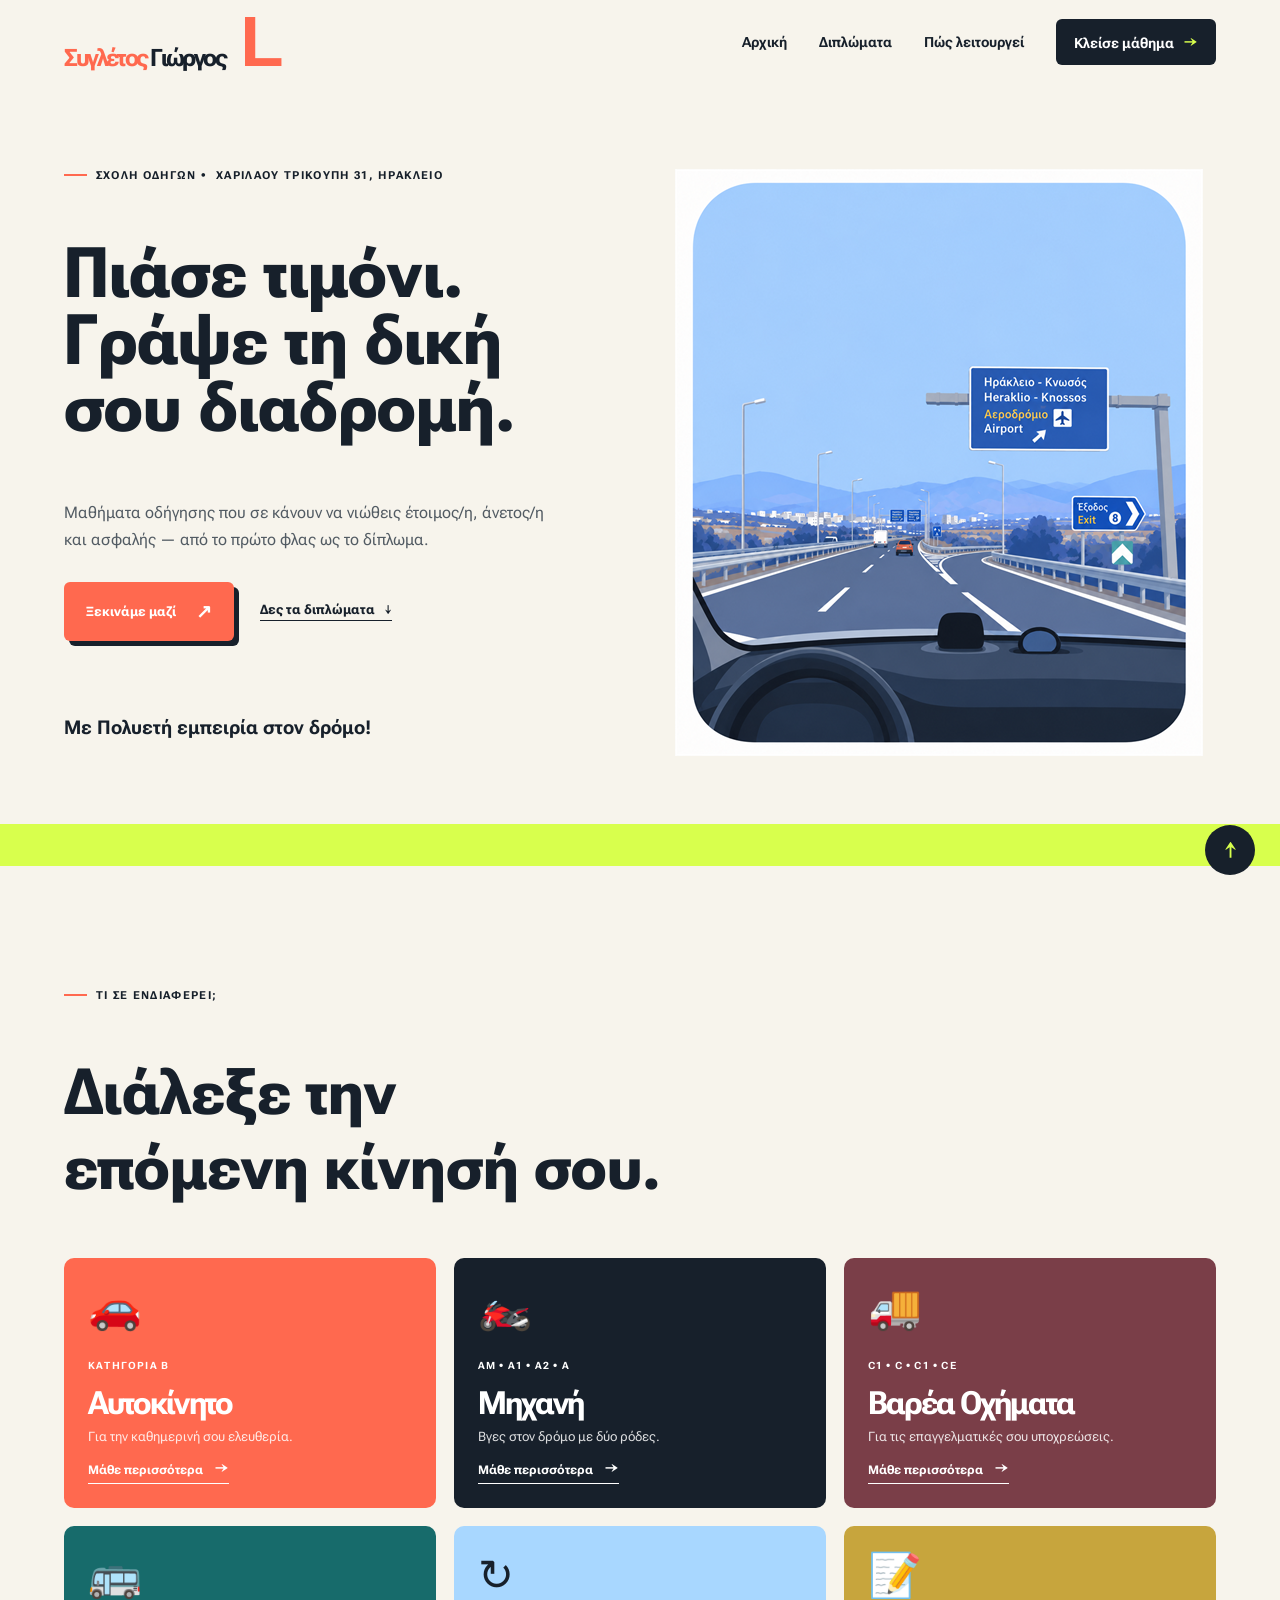
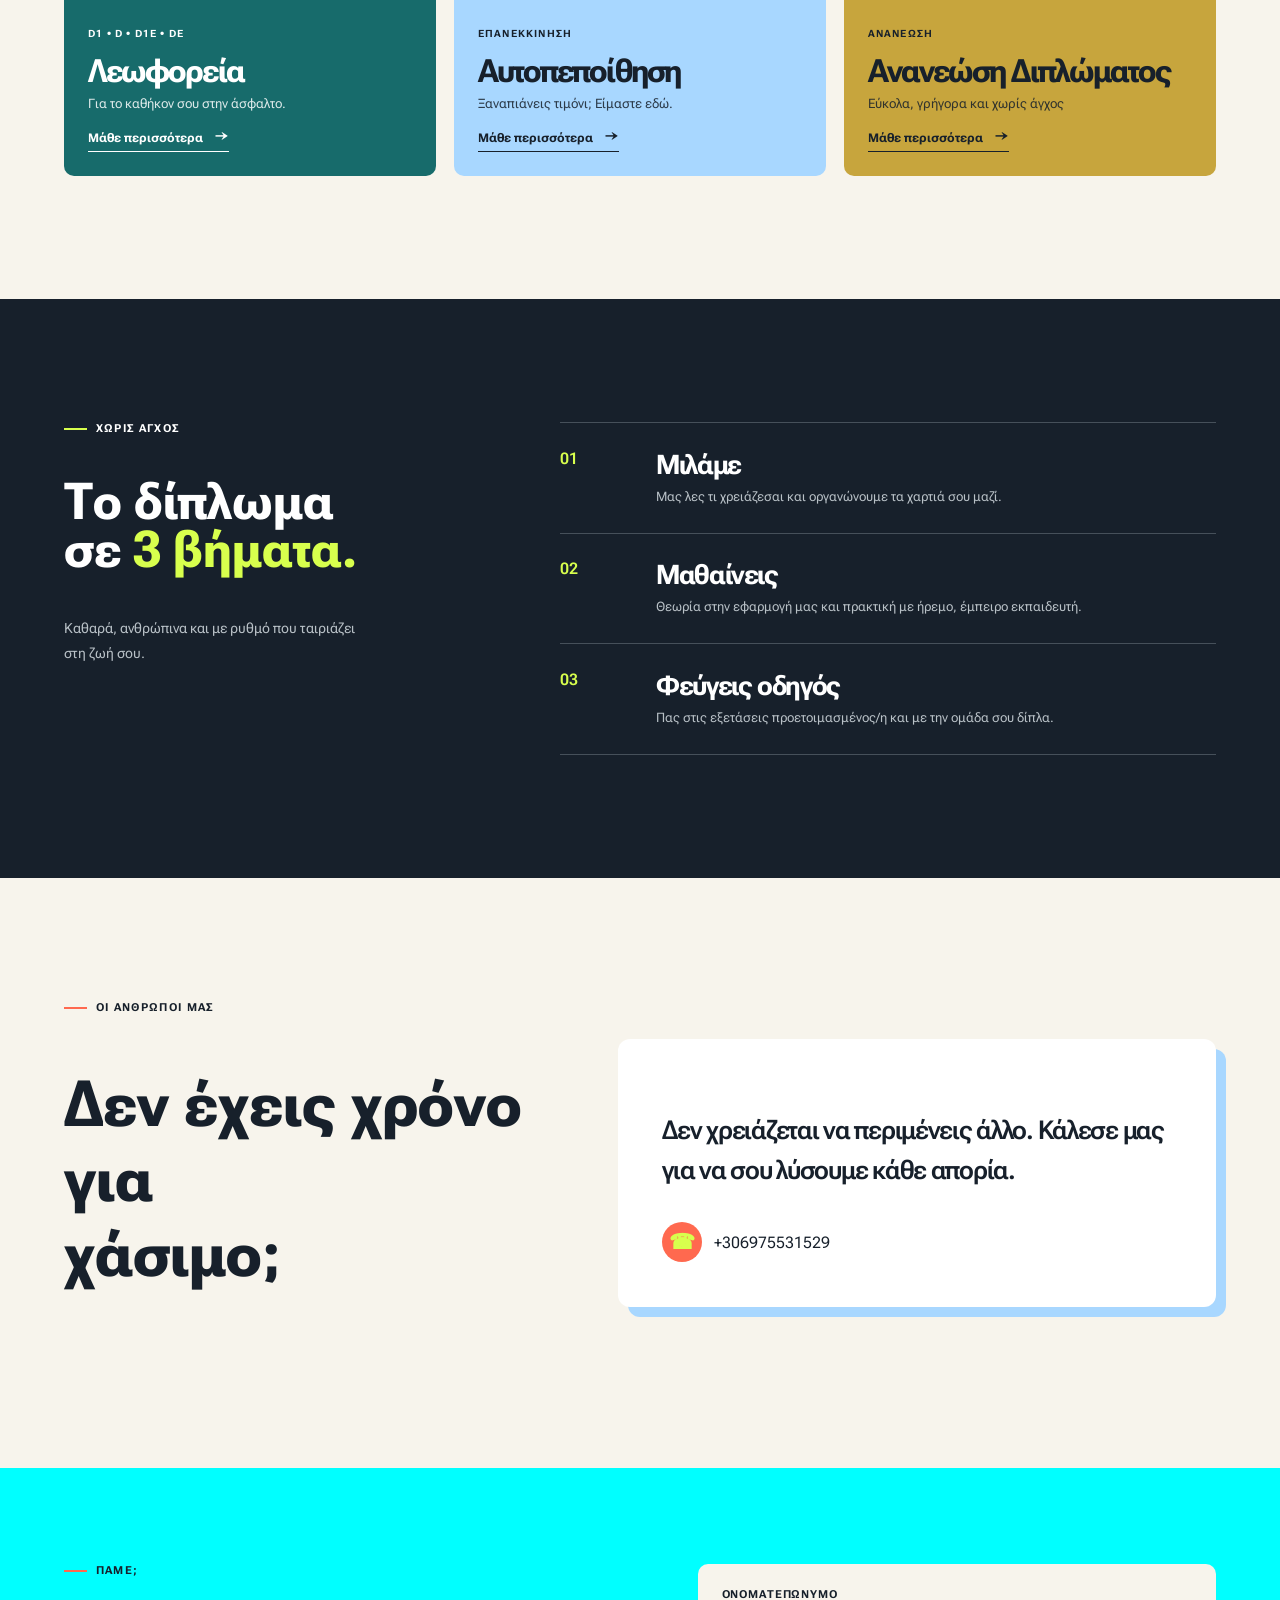
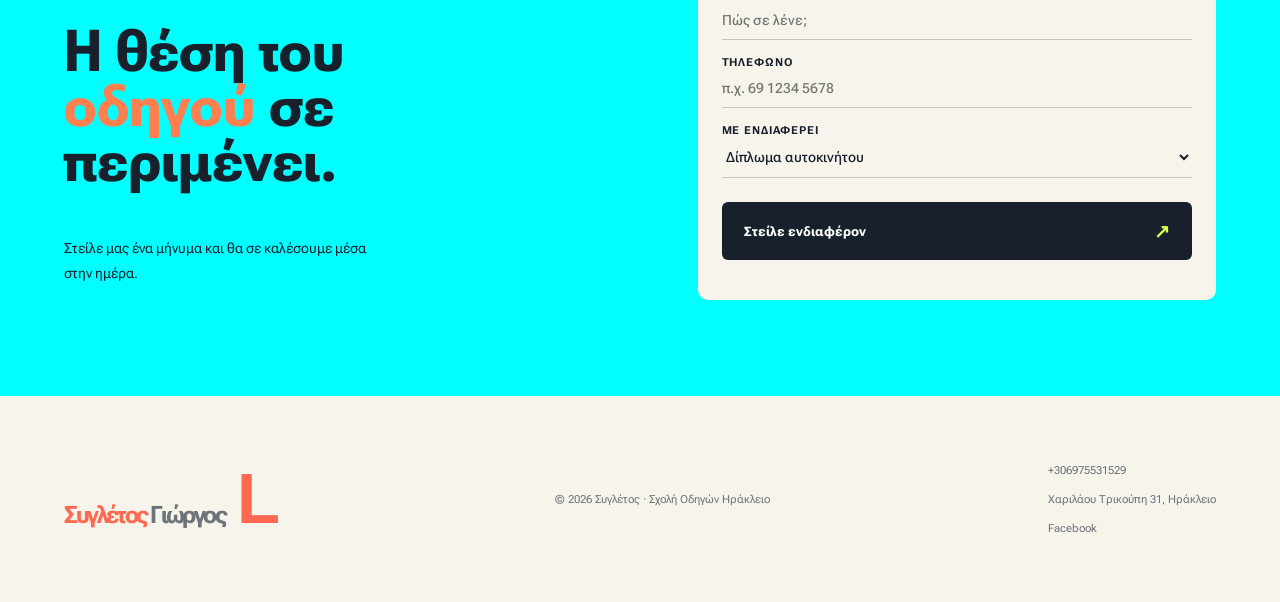
==== commit a70cec87: "Update index.html" ====
--- a/index.html
+++ b/index.html
@@ -36,7 +36,7 @@
   <main id="main">
     <section class="hero" id="top">
       <div class="hero-copy">
-        <p class="eyebrow"><span></span> Σχολή οδηγών • Χαριλάου Τρικούπη 31, Ηράκλειο</p>
+        <p class="eyebrow"><span></span> Σχολή οδηγών •<a href="https://maps.app.goo.gl/XZADgtaQS1KhH8Uf9" class="tell"> Χαριλάου Τρικούπη 31, Ηράκλειο</a></p>
         <h1>Πιάσε τιμόνι.<br /><em>Γράψε</em> τη δική σου διαδρομή.</h1>
         <p class="hero-text">Μαθήματα οδήγησης που σε κάνουν να νιώθεις έτοιμος/η, άνετος/η και ασφαλής — από το πρώτο φλας ως το δίπλωμα.</p>
         <div class="hero-actions">
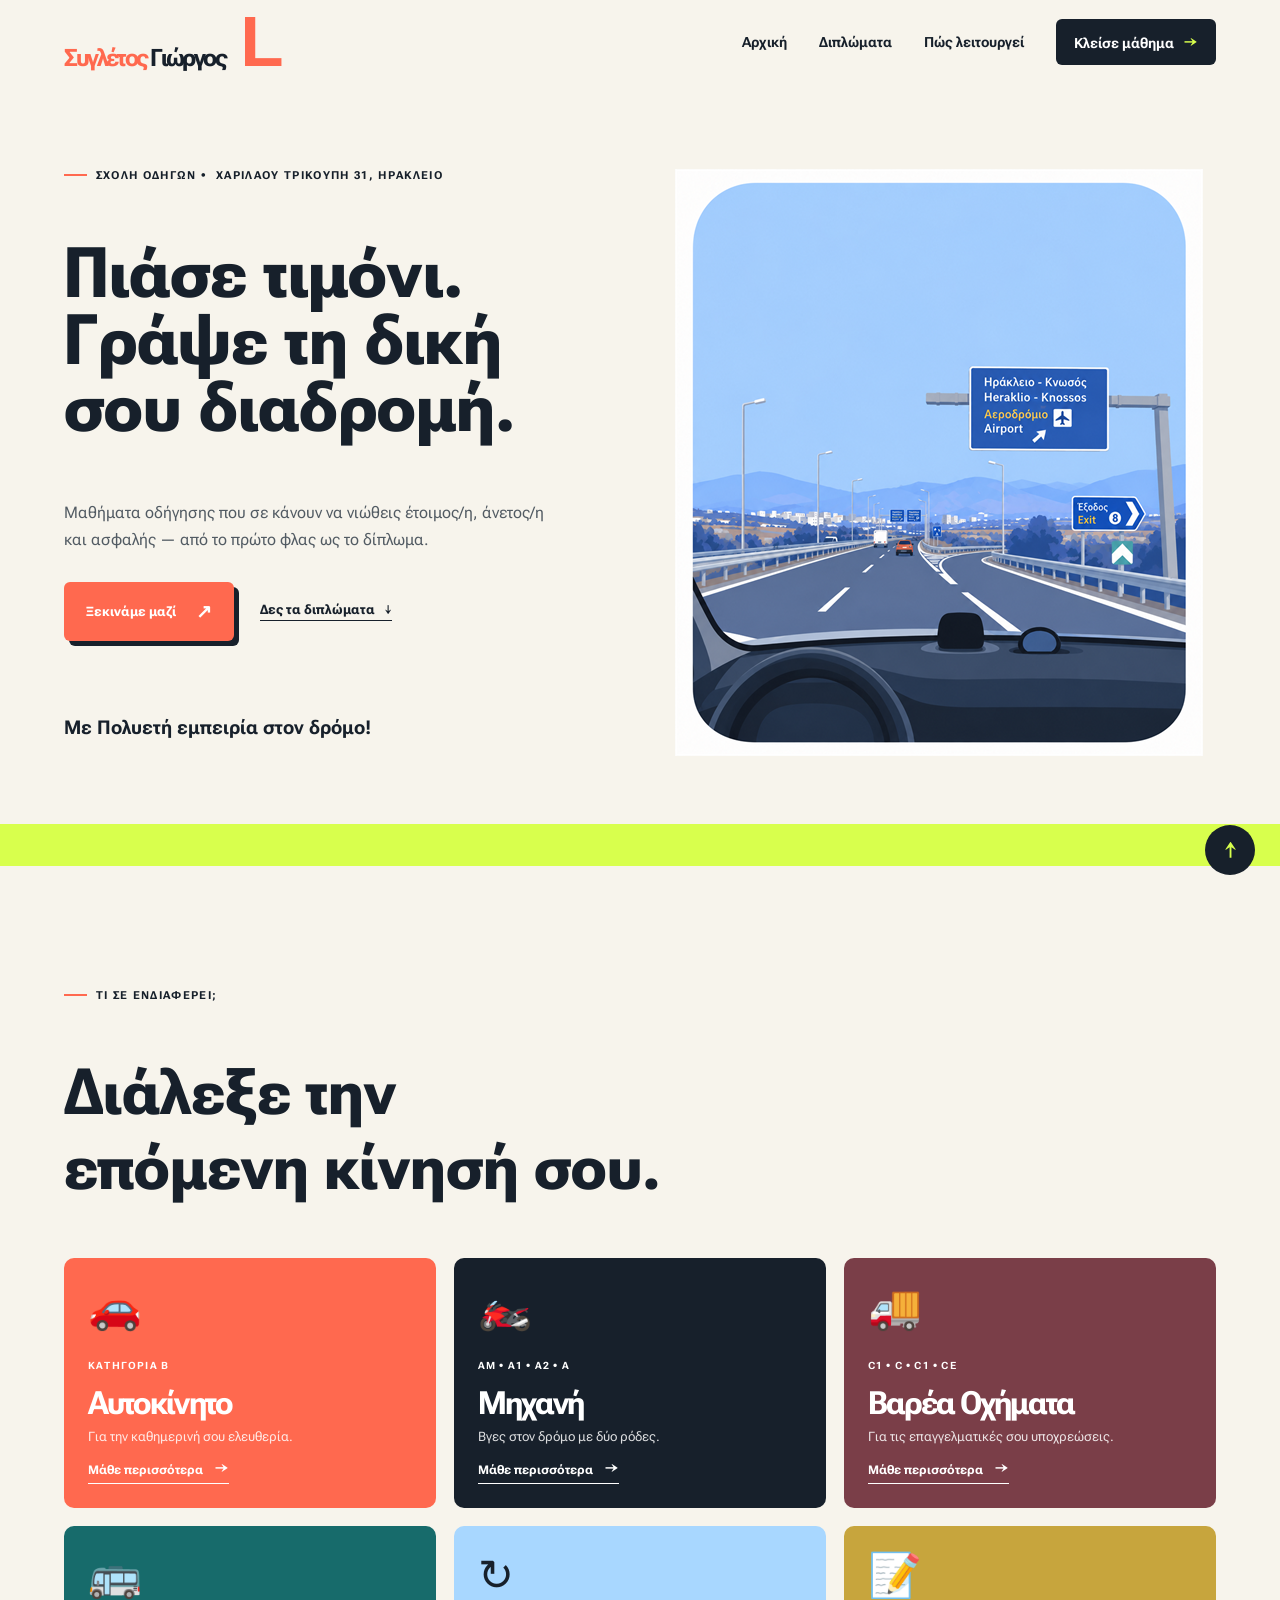
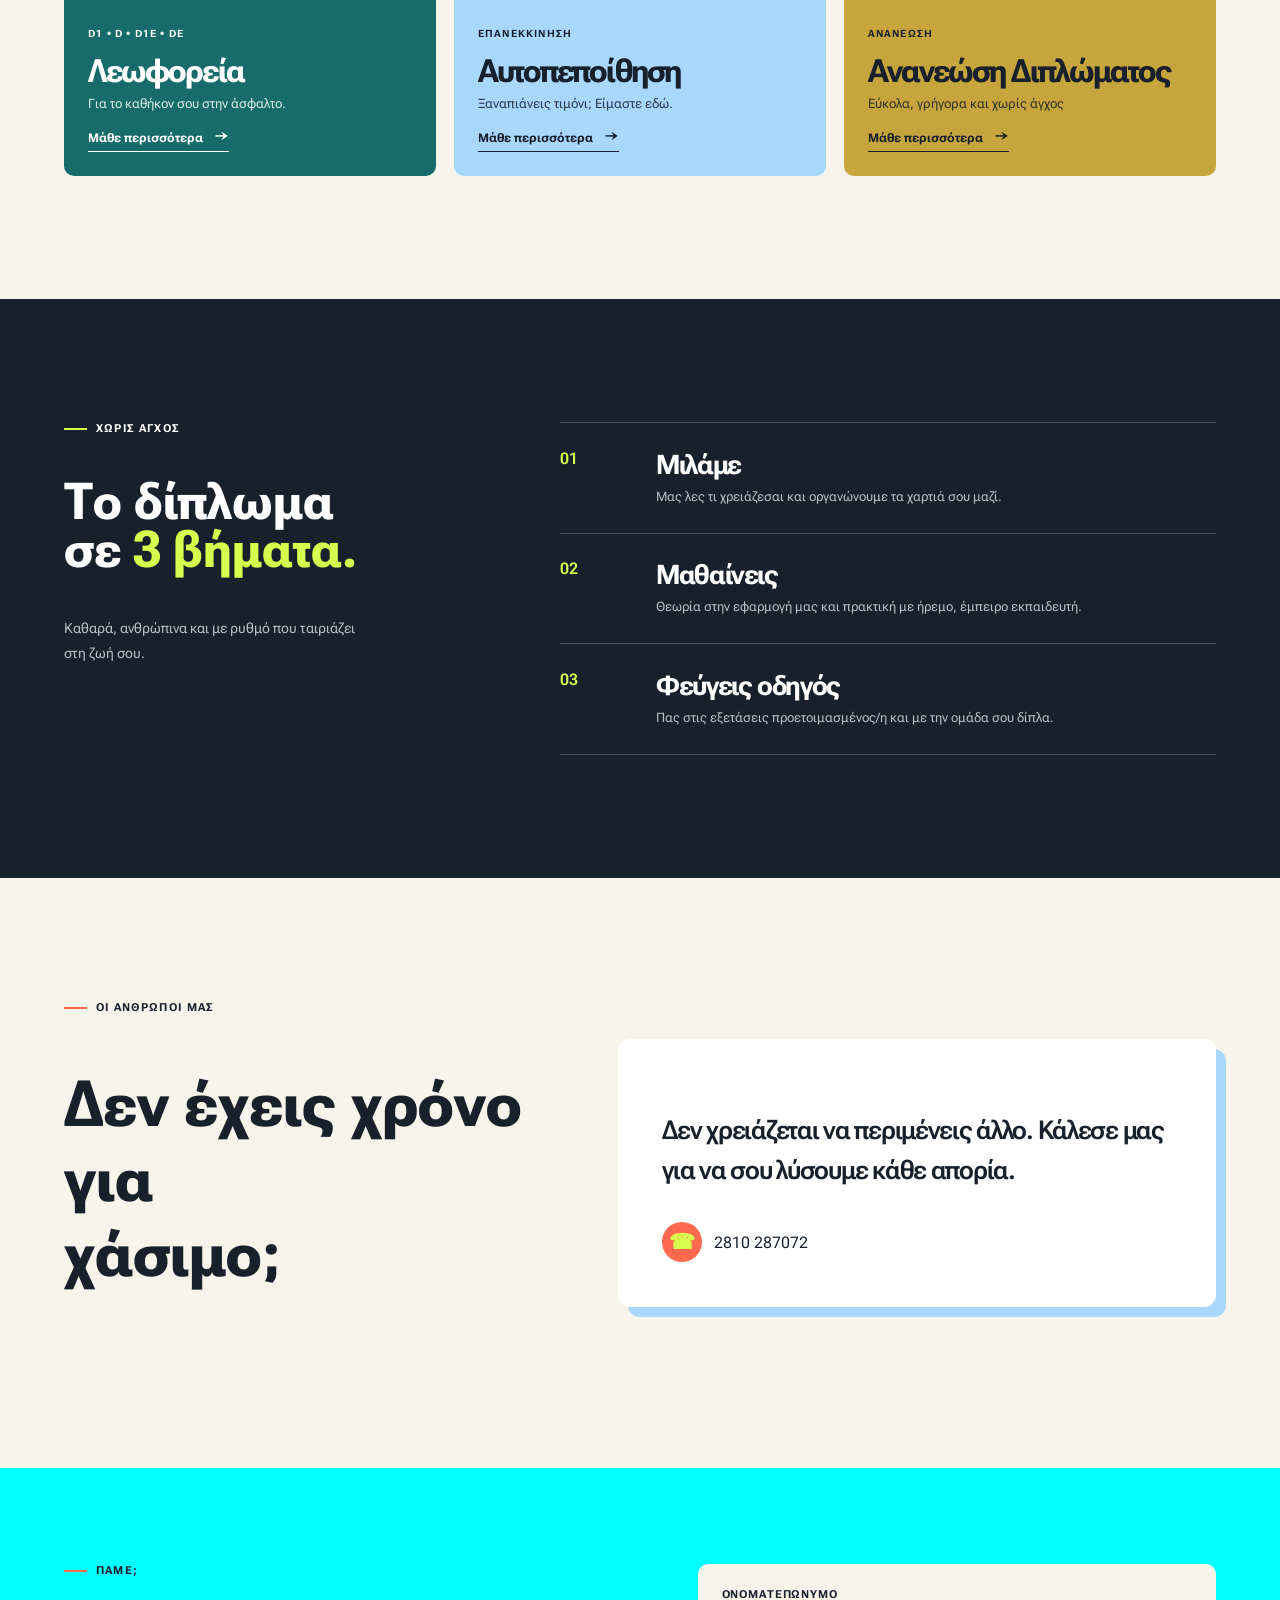
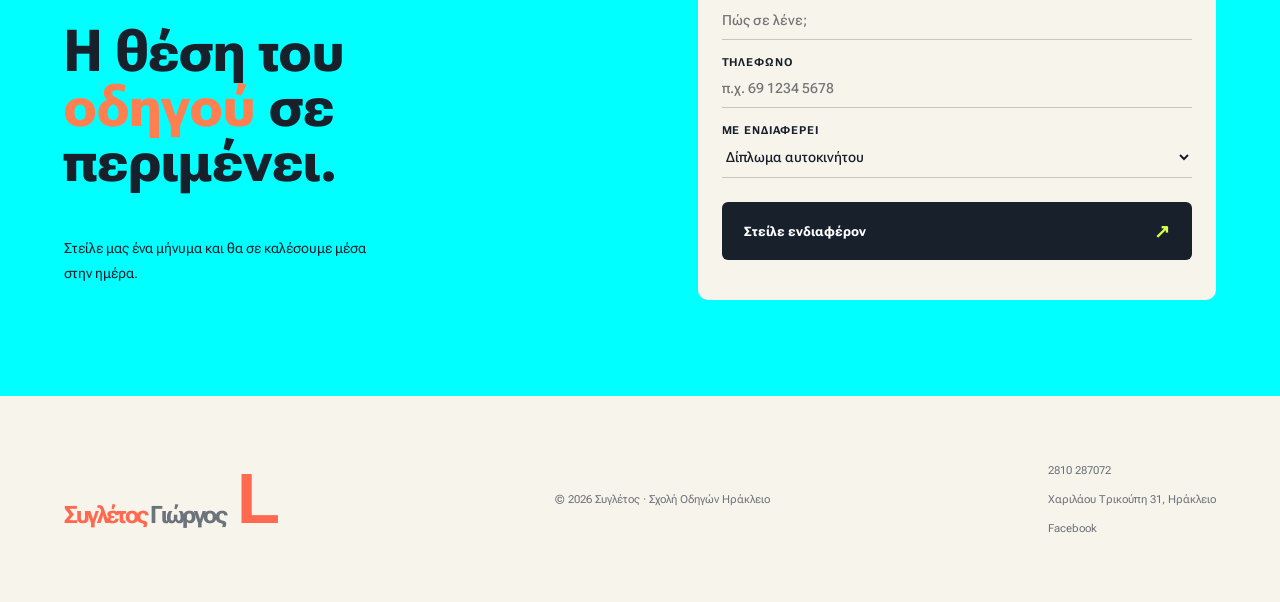
==== commit 6eadb48f: "Sigletos" ====
--- a/index.html
+++ b/index.html
@@ -82,7 +82,7 @@
       <div class="section-heading"><p class="eyebrow"><span></span> Οι άνθρωποί μας</p><h2>Δεν έχεις χρόνο για<br /><em>χάσιμο;</em></h2></div>
       <div class="quote-card"><div class="quote-mark"></div><blockquote>Δεν χρειάζεται να περιμένεις άλλο. Κάλεσε μας για να σου λύσουμε κάθε απορία.</blockquote>
         <div class="reviewer"><div class="avatar">☎</div>
-          <a href="tel:+306975531529"  class="tell">+306975531529</a> </div></div>
+          <a href="tel:+302810287072"  class="tell">2810 287072</a> </div></div>
     </section>
 
     <section class="contact" id="contact">
@@ -108,27 +108,27 @@
     </label>
 
     <label>
-        Με ενδιαφέρει
-        <select name="course" id="course" required>
-            <option value="Δίπλωμα αυτοκινήτου">Δίπλωμα αυτοκινήτου</option>
+              Με ενδιαφέρει
+              <select name="course" id="course" required>
+                  <option value="Δίπλωμα αυτοκινήτου">Δίπλωμα αυτοκινήτου</option>
             <option value="Δίπλωμα μηχανής">Δίπλωμα μηχανής</option>
-          <option value="Δίπλωμα μηχανής">Δίπλωμα Βαρέων Οχημάτων</option>
+          <option value="Δίπλωμα Βαρέων Οχημάτων">Δίπλωμα Βαρέων Οχημάτων</option>
             <option value="Μαθήματα επανεκκίνησης">Μαθήματα επανεκκίνησης</option>
-          <option value="Μαθήματα επανεκκίνησης">Ανανέωση Διπλώματος</option>
+          <option value="Ανανέωση Διπλώματος">Ανανέωση Διπλώματος</option>
             <option value="Άλλο">Άλλο</option>
-        </select>
-    </label>
+              </select>
+          </label>
 
     <label id="other_course_wrapper" style="display: none;">
-        Γράψε μας τι σε ενδιαφέρει
+              Γράψε μας τι σε ενδιαφέρει
 
-        <textarea
-            id="other_course"
-            name="other_course"
-            placeholder="Περιέγραψε τι ακριβώς χρειάζεσαι..."
-            minlength="3" class="other"
-        ></textarea>
-    </label>
+              <textarea
+                  id="other_course"
+                  name="other_course"
+                  placeholder="Περιέγραψε τι ακριβώς χρειάζεσαι..."
+                  minlength="3" class="other"
+              ></textarea>
+          </label>
 
     <button class="button button-dark" type="submit">
         Στείλε ενδιαφέρον <span>↗</span>
@@ -141,7 +141,7 @@
   </main>
   <footer><a class="logo" href="#top"><span>Συγλέτος</span> Γιώργος<span style="padding: 0px; font-weight: 700; text-transform: uppercase; cursor: text; line-height: 1.9; letter-spacing: -2.7px; word-spacing: 0px; font-family: 'Space Grotesk', sans-serif;" class="logo-dot">L</span></a><p>© 2026 Συγλέτος · Σχολή Οδηγών Ηράκλειο</p>
     <div>
-      <a href="tel:+306975531529"  class="tell">+306975531529</a>
+      <a href="tel:+302810287072"  class="tell">2810 287072</a>
     <a href="https://maps.app.goo.gl/XZADgtaQS1KhH8Uf9" class="tell">Χαριλάου Τρικούπη 31, Ηράκλειο</a>
       <a href="https://www.facebook.com/profile.php?id=100080358432239">Facebook</a>
     </div></footer>
--- a/styles.css
+++ b/styles.css
@@ -1015,7 +1015,13 @@
     padding-top: 3.5rem;
     gap: 3rem;
   }
-
+.eyebrow{
+    width:100%;
+    max-width:none;
+    white-space:nowrap;
+    font-size:.65rem;
+    gap:.55rem;
+}
   .hero h1 {
     font-size: clamp(2.4rem, 11vw, 3.2rem);
     line-height: 0.98;
@@ -1037,15 +1043,23 @@
     left: 10%;
   }
 
-  .hero-stats {
-    margin-top: 3.5rem;
-    gap: 1rem;
-    flex-wrap: wrap;
-  }
-
-  .hero-stats strong {
-    font-size: 1.1rem;
-  }
+  .hero-stats{
+    display:block;
+    width:100%;
+    max-width:none;
+    margin-top:1rem;
+}
+
+.hero-stats > div{
+    width:100%;
+    max-width:none;
+}
+
+.hero-stats strong{
+    display:block;
+    width:100%;
+    white-space:nowrap;
+}
 
   .hero-stats span {
     font-size: 0.55rem;
@@ -1254,7 +1268,7 @@
    VERY SMALL PHONES
    ========================= */
 
-@media(max-width:480px){
+@media(max-width:400px){
 
     .site-header{
         padding-left:4vw;
@@ -1265,7 +1279,13 @@
         padding-left:4vw;
         padding-right:4vw;
     }
-
+    .eyebrow{
+        width:100%;
+        max-width:none;
+        white-space:nowrap;
+        font-size:.55rem;
+        gap:.35rem;
+    }
     .section{
         padding-left:4vw;
         padding-right:4vw;
@@ -1342,14 +1362,15 @@
     footer div{
         flex-wrap:wrap;
     }
-    .bullet1::before {
+    
+
+}
+.bullet1::before {
     content: "•";
     color:var(--ink);
     font-size: 20px;
     margin-right: 8px
     }
-
-}
 .bullet::before {
     content: "•";
     color:var(--lime);
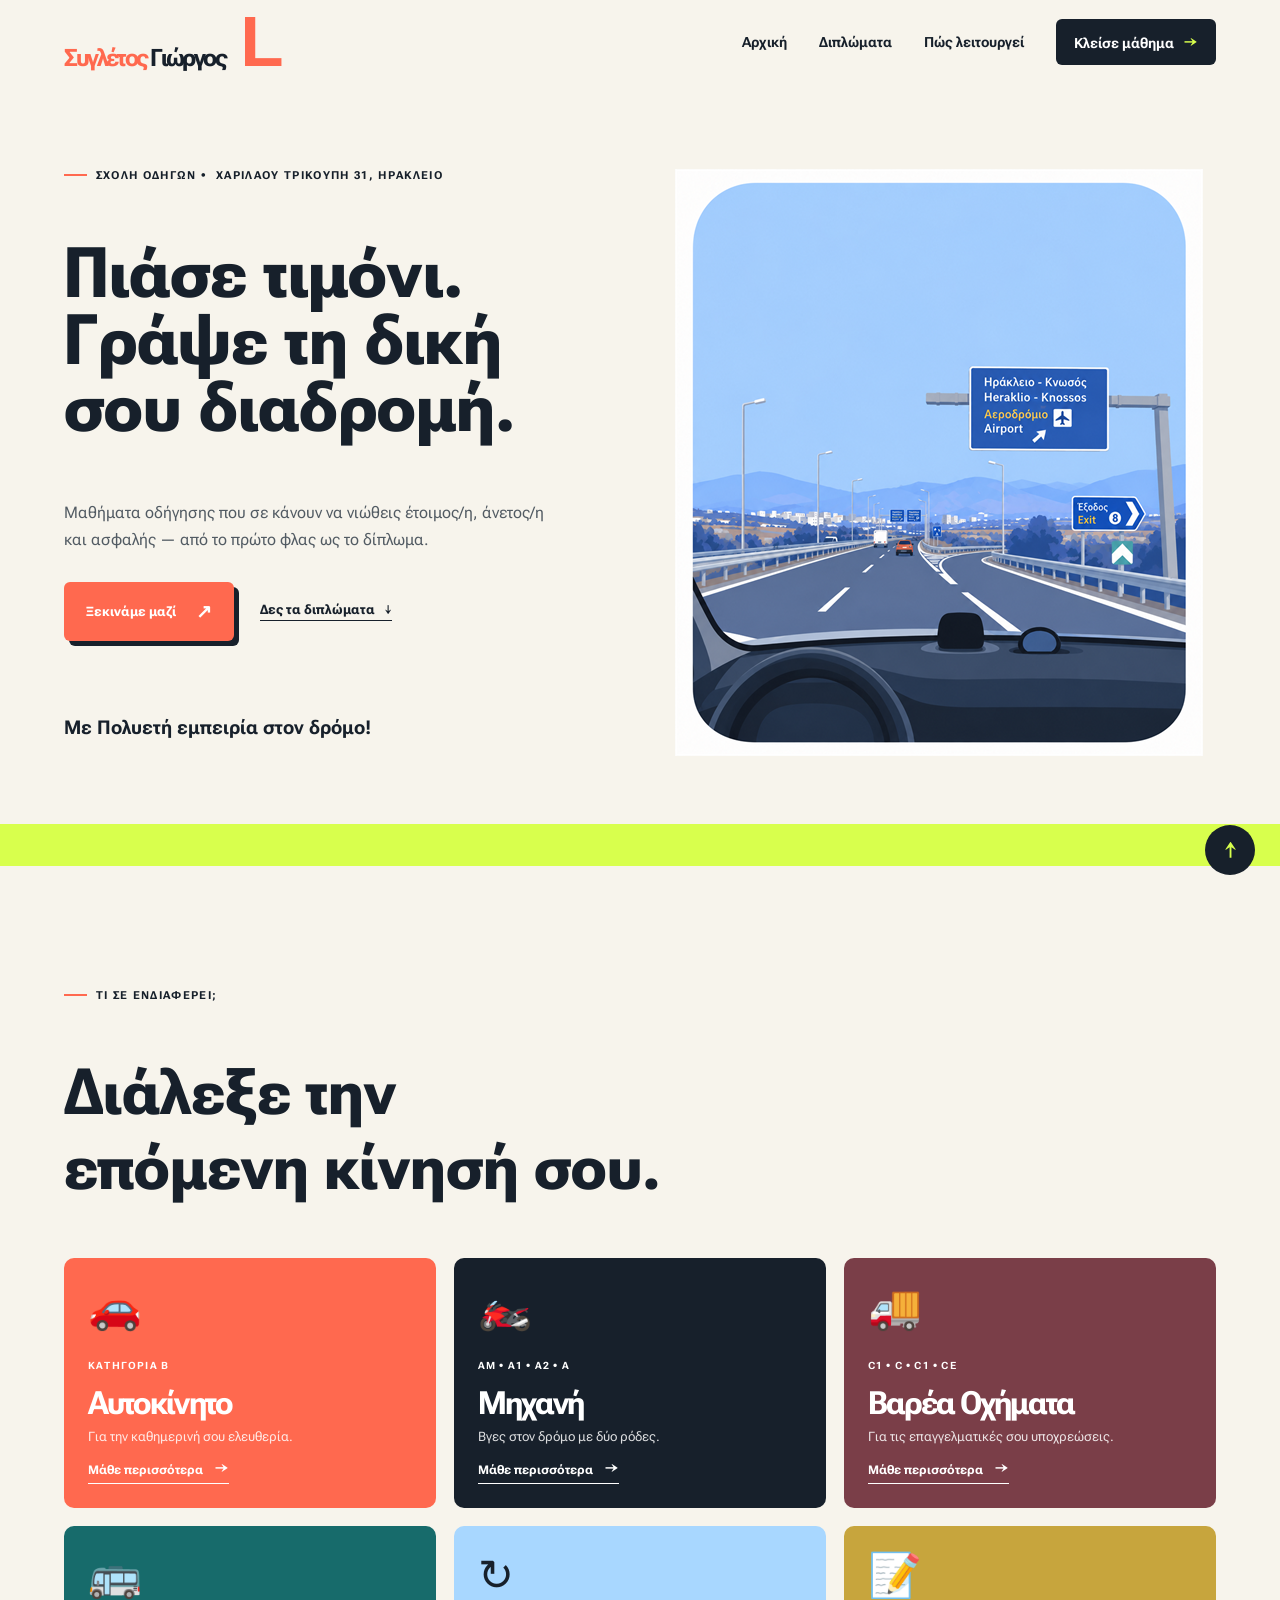
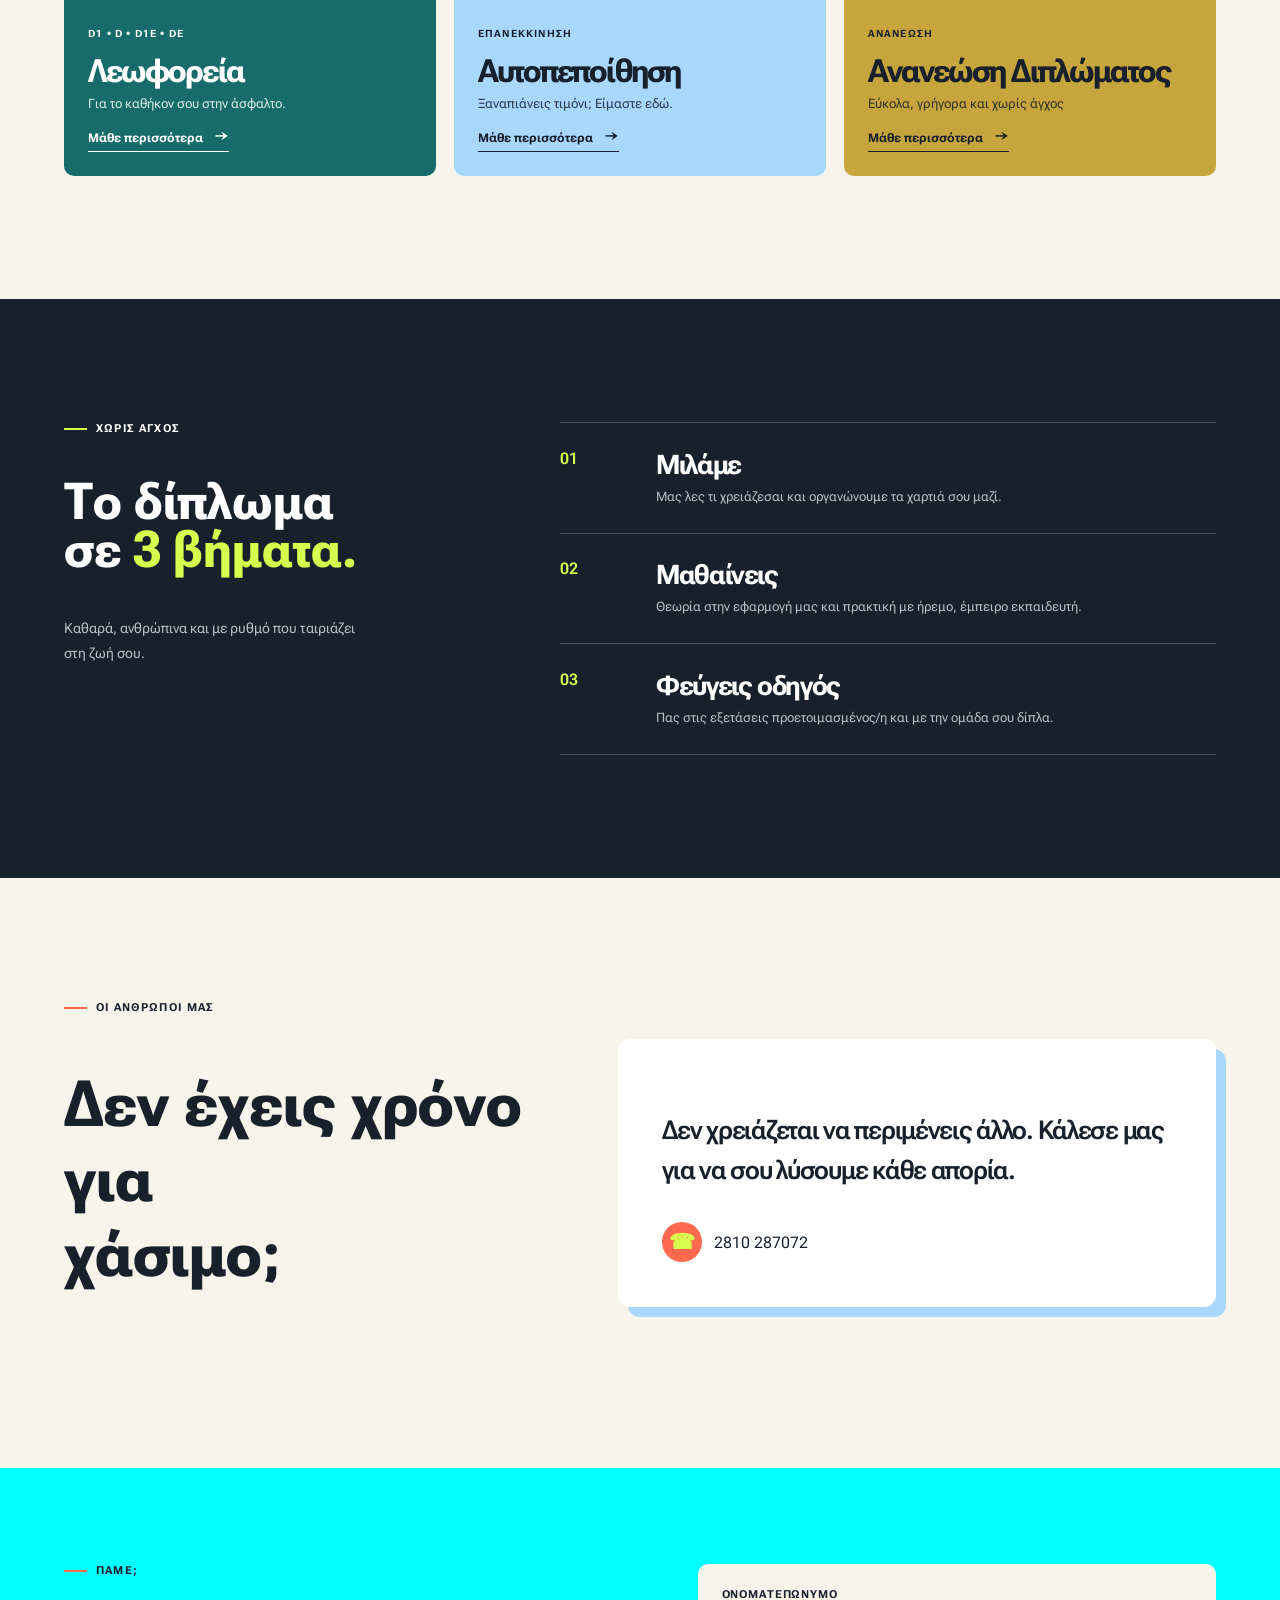
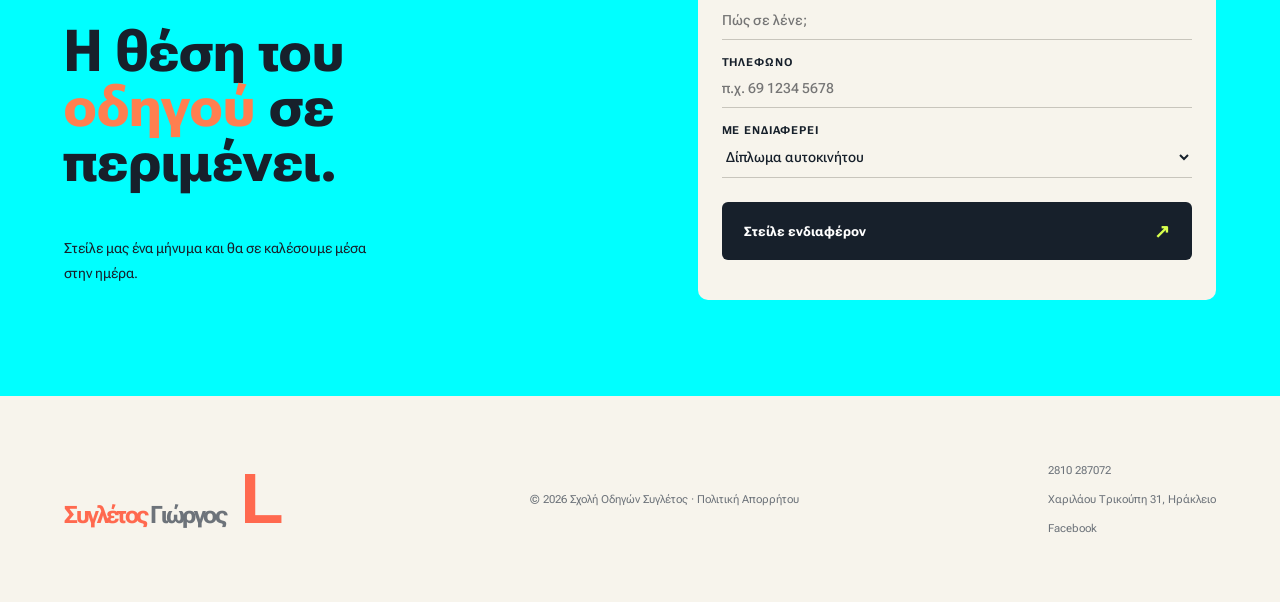
==== commit 648efe4e: "main" ====
--- a/index.html
+++ b/index.html
@@ -88,7 +88,7 @@
     <section class="contact" id="contact">
       <div><p class="eyebrow"><span></span> Πάμε;</p><h2 class="dr">Η θέση του<br /><em class="em1">οδηγού</em> σε περιμένει.</h2><p>Στείλε μας ένα μήνυμα και θα σε καλέσουμε μέσα στην ημέρα.</p></div>
       <form class="contact-form"
-      action="https://formspree.io/f/xrpgzwln"
+      action="https://formspree.io/f/xrpeylwg"
       method="post">
 
     <label>
@@ -139,7 +139,15 @@
 </form>
     </section>
   </main>
-  <footer><a class="logo" href="#top"><span>Συγλέτος</span> Γιώργος<span style="padding: 0px; font-weight: 700; text-transform: uppercase; cursor: text; line-height: 1.9; letter-spacing: -2.7px; word-spacing: 0px; font-family: 'Space Grotesk', sans-serif;" class="logo-dot">L</span></a><p>© 2026 Συγλέτος · Σχολή Οδηγών Ηράκλειο</p>
+  <footer>
+    <a class="logo" href="#top">
+      <span>Συγλέτος</span> Γιώργος
+      <span style="padding: 0px; font-weight: 700; text-transform: uppercase; cursor: text; line-height: 1.9; letter-spacing: -2.7px; word-spacing: 0px; font-family: 'Space Grotesk', sans-serif;" class="logo-dot">L</span>
+    </a>
+    <p>
+        &copy; 2026 Σχολή Οδηγών Συγλέτος ·
+        <a href="privacy.html">Πολιτική Απορρήτου</a>
+    </p>
     <div>
       <a href="tel:+302810287072"  class="tell">2810 287072</a>
     <a href="https://maps.app.goo.gl/XZADgtaQS1KhH8Uf9" class="tell">Χαριλάου Τρικούπη 31, Ηράκλειο</a>
